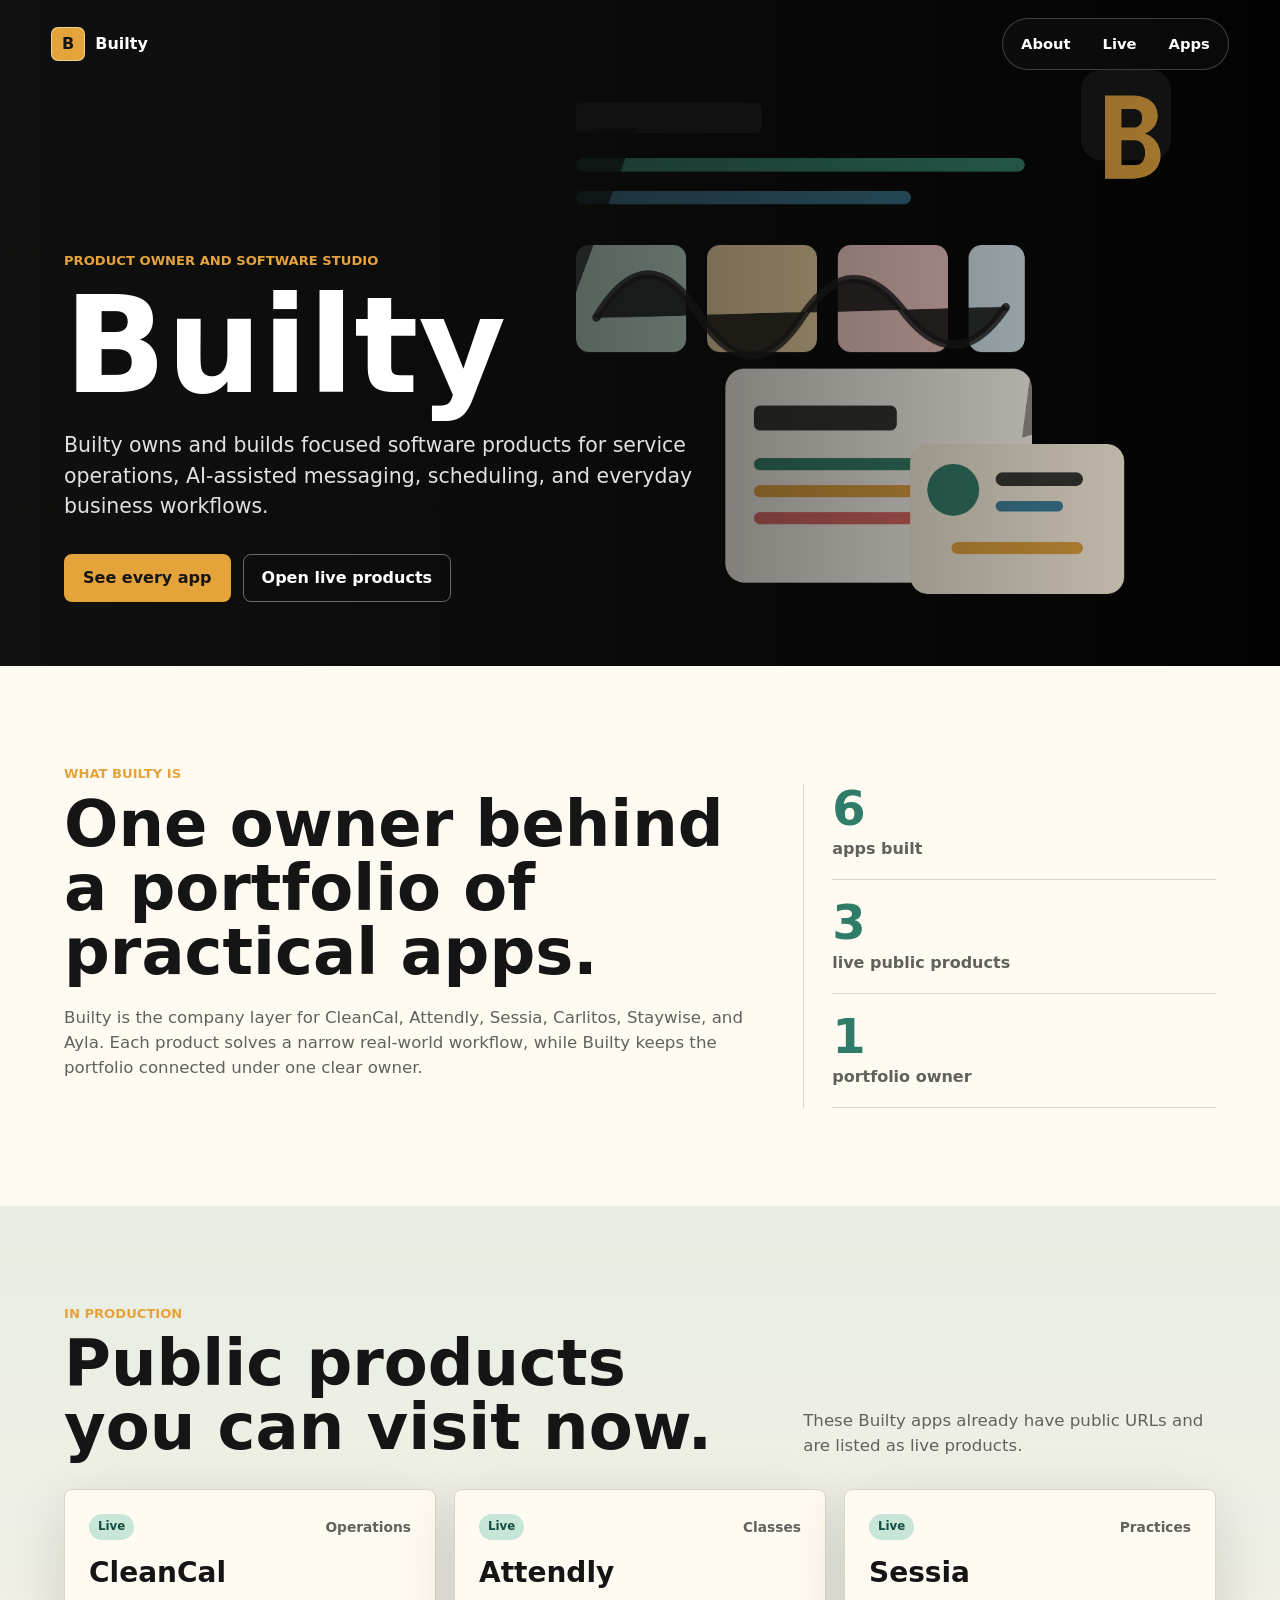
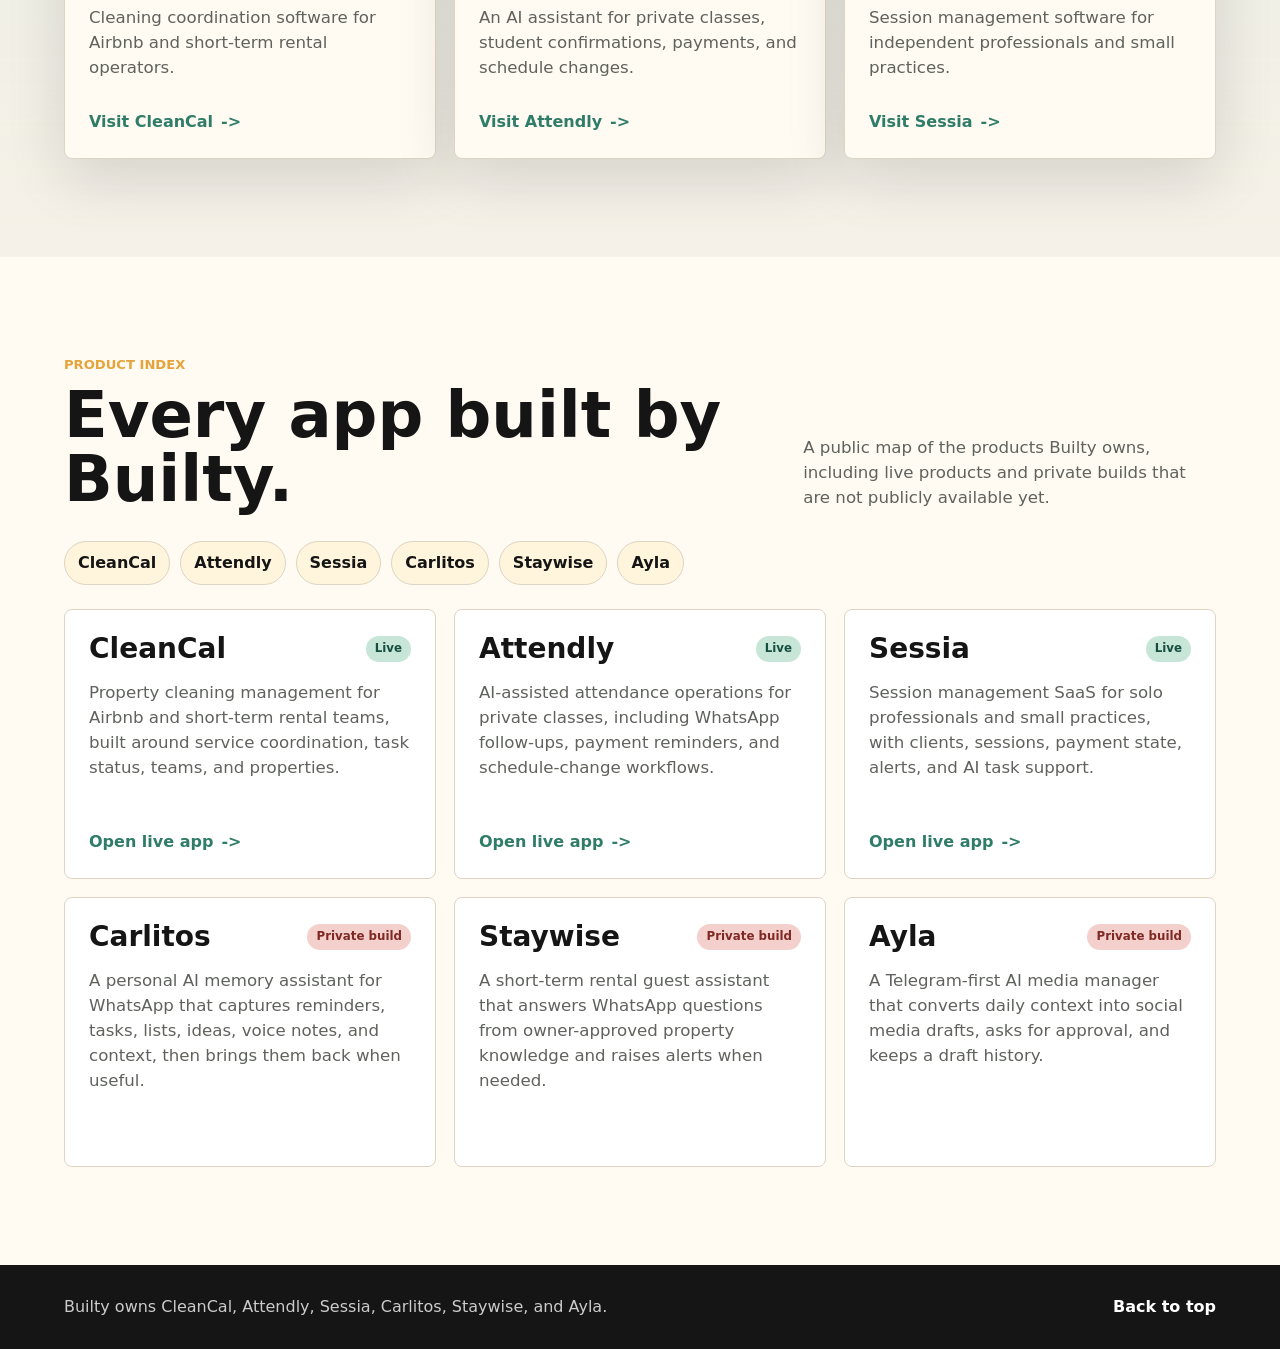
==== index.html @ 591f05d2 "builty landing" ====
<!doctype html>
<html lang="en">
  <head>
    <meta charset="utf-8">
    <meta name="viewport" content="width=device-width, initial-scale=1">
    <title>Builty | Software Products by Builty</title>
    <meta
      name="description"
      content="Builty is the software owner and product studio behind CleanCal, Attendly, Sessia, Carlitos, Staywise, and Ayla."
    >
    <meta name="robots" content="index, follow">
    <meta name="theme-color" content="#151515">
    <meta property="og:type" content="website">
    <meta property="og:title" content="Builty | Software Products by Builty">
    <meta
      property="og:description"
      content="Meet the Builty product portfolio: CleanCal, Attendly, Sessia, Carlitos, Staywise, and Ayla."
    >
    <meta property="og:image" content="assets/builty-ecosystem.png">
    <link rel="icon" href="assets/favicon.svg" type="image/svg+xml">
    <link rel="stylesheet" href="styles.css">
    <script type="application/ld+json">
      {
        "@context": "https://schema.org",
        "@graph": [
          {
            "@type": "Organization",
            "@id": "#organization",
            "name": "Builty",
            "description": "Builty is the software owner and product studio behind CleanCal, Attendly, Sessia, Carlitos, Staywise, and Ayla.",
            "brand": [
              { "@type": "Brand", "name": "CleanCal" },
              { "@type": "Brand", "name": "Attendly" },
              { "@type": "Brand", "name": "Sessia" },
              { "@type": "Brand", "name": "Carlitos" },
              { "@type": "Brand", "name": "Staywise" },
              { "@type": "Brand", "name": "Ayla" }
            ],
            "sameAs": [
              "https://cleancal.org/",
              "https://attendlygo.com/",
              "https://sessia.org/"
            ]
          },
          {
            "@type": "ItemList",
            "name": "Builty software products",
            "itemListElement": [
              {
                "@type": "ListItem",
                "position": 1,
                "item": {
                  "@type": "SoftwareApplication",
                  "name": "CleanCal",
                  "url": "https://cleancal.org/",
                  "applicationCategory": "BusinessApplication",
                  "operatingSystem": "Web",
                  "description": "CleanCal helps Airbnb and short-term rental teams coordinate property cleaning, task status, and service operations."
                }
              },
              {
                "@type": "ListItem",
                "position": 2,
                "item": {
                  "@type": "SoftwareApplication",
                  "name": "Attendly",
                  "url": "https://attendlygo.com/",
                  "applicationCategory": "BusinessApplication",
                  "operatingSystem": "Web",
                  "description": "Attendly is an AI assistant for private classes that handles attendance confirmations, student messages, payments, and schedule changes."
                }
              },
              {
                "@type": "ListItem",
                "position": 3,
                "item": {
                  "@type": "SoftwareApplication",
                  "name": "Sessia",
                  "url": "https://sessia.org/",
                  "applicationCategory": "BusinessApplication",
                  "operatingSystem": "Web",
                  "description": "Sessia is a session management SaaS for independent professionals and small practices."
                }
              },
              {
                "@type": "ListItem",
                "position": 4,
                "item": {
                  "@type": "SoftwareApplication",
                  "name": "Carlitos",
                  "applicationCategory": "ProductivityApplication",
                  "operatingSystem": "Web, WhatsApp",
                  "description": "Carlitos is an AI personal memory assistant for reminders, tasks, lists, ideas, voice notes, and personal context."
                }
              },
              {
                "@type": "ListItem",
                "position": 5,
                "item": {
                  "@type": "SoftwareApplication",
                  "name": "Staywise",
                  "applicationCategory": "BusinessApplication",
                  "operatingSystem": "Web, WhatsApp",
                  "description": "Staywise helps short-term rental owners answer guest questions through AI using owner-provided property knowledge."
                }
              },
              {
                "@type": "ListItem",
                "position": 6,
                "item": {
                  "@type": "SoftwareApplication",
                  "name": "Ayla",
                  "applicationCategory": "SocialNetworkingApplication",
                  "operatingSystem": "Web, Telegram",
                  "description": "Ayla is a Telegram-first AI media manager that turns daily context into social media drafts for approval."
                }
              }
            ]
          }
        ]
      }
    </script>
  </head>
  <body>
    <header class="site-header" aria-label="Primary navigation">
      <a class="brand-mark" href="#top" aria-label="Builty home">
        <span class="brand-symbol" aria-hidden="true">B</span>
        <span>Builty</span>
      </a>
      <nav class="nav-links" aria-label="Page sections">
        <a href="#about">About</a>
        <a href="#live">Live</a>
        <a href="#apps">Apps</a>
      </nav>
    </header>

    <main id="top">
      <section class="hero" aria-labelledby="hero-title">
        <div class="hero-content">
          <p class="eyebrow">Product owner and software studio</p>
          <h1 id="hero-title">Builty</h1>
          <p class="hero-copy">
            Builty owns and builds focused software products for service operations,
            AI-assisted messaging, scheduling, and everyday business workflows.
          </p>
          <div class="hero-actions" aria-label="Primary actions">
            <a class="button primary" href="#apps">See every app</a>
            <a class="button ghost" href="#live">Open live products</a>
          </div>
        </div>
      </section>

      <section class="section intro-section" id="about" aria-labelledby="about-title">
        <div class="section-kicker">What Builty is</div>
        <div class="intro-grid">
          <div>
            <h2 id="about-title">One owner behind a portfolio of practical apps.</h2>
            <p>
              Builty is the company layer for CleanCal, Attendly, Sessia,
              Carlitos, Staywise, and Ayla. Each product solves a narrow real-world
              workflow, while Builty keeps the portfolio connected under one clear owner.
            </p>
          </div>
          <dl class="facts" aria-label="Builty portfolio facts">
            <div>
              <dt>6</dt>
              <dd>apps built</dd>
            </div>
            <div>
              <dt>3</dt>
              <dd>live public products</dd>
            </div>
            <div>
              <dt>1</dt>
              <dd>portfolio owner</dd>
            </div>
          </dl>
        </div>
      </section>

      <section class="section live-section" id="live" aria-labelledby="live-title">
        <div class="section-heading">
          <div>
            <div class="section-kicker">In production</div>
            <h2 id="live-title">Public products you can visit now.</h2>
          </div>
          <p>
            These Builty apps already have public URLs and are listed as live products.
          </p>
        </div>
        <div class="live-grid">
          <article class="live-card">
            <div class="card-topline">
              <span class="status live">Live</span>
              <span>Operations</span>
            </div>
            <h3>CleanCal</h3>
            <p>
              Cleaning coordination software for Airbnb and short-term rental operators.
            </p>
            <a class="text-link" href="https://cleancal.org/" target="_blank" rel="noopener">Visit CleanCal</a>
          </article>
          <article class="live-card">
            <div class="card-topline">
              <span class="status live">Live</span>
              <span>Classes</span>
            </div>
            <h3>Attendly</h3>
            <p>
              An AI assistant for private classes, student confirmations, payments,
              and schedule changes.
            </p>
            <a class="text-link" href="https://attendlygo.com/" target="_blank" rel="noopener">Visit Attendly</a>
          </article>
          <article class="live-card">
            <div class="card-topline">
              <span class="status live">Live</span>
              <span>Practices</span>
            </div>
            <h3>Sessia</h3>
            <p>
              Session management software for independent professionals and small practices.
            </p>
            <a class="text-link" href="https://sessia.org/" target="_blank" rel="noopener">Visit Sessia</a>
          </article>
        </div>
      </section>

      <section class="section apps-section" id="apps" aria-labelledby="apps-title">
        <div class="section-heading">
          <div>
            <div class="section-kicker">Product index</div>
            <h2 id="apps-title">Every app built by Builty.</h2>
          </div>
          <p>
            A public map of the products Builty owns, including live products and
            private builds that are not publicly available yet.
          </p>
        </div>

        <div class="app-index" aria-label="Jump to app">
          <a href="#cleancal">CleanCal</a>
          <a href="#attendly">Attendly</a>
          <a href="#sessia">Sessia</a>
          <a href="#carlitos">Carlitos</a>
          <a href="#staywise">Staywise</a>
          <a href="#ayla">Ayla</a>
        </div>

        <div class="apps-grid">
          <article class="app-card" id="cleancal">
            <div class="app-card-header">
              <h3>CleanCal</h3>
              <span class="status live">Live</span>
            </div>
            <p>
              Property cleaning management for Airbnb and short-term rental teams,
              built around service coordination, task status, teams, and properties.
            </p>
            <a class="text-link" href="https://cleancal.org/" target="_blank" rel="noopener">Open live app</a>
          </article>

          <article class="app-card" id="attendly">
            <div class="app-card-header">
              <h3>Attendly</h3>
              <span class="status live">Live</span>
            </div>
            <p>
              AI-assisted attendance operations for private classes, including
              WhatsApp follow-ups, payment reminders, and schedule-change workflows.
            </p>
            <a class="text-link" href="https://attendlygo.com/" target="_blank" rel="noopener">Open live app</a>
          </article>

          <article class="app-card" id="sessia">
            <div class="app-card-header">
              <h3>Sessia</h3>
              <span class="status live">Live</span>
            </div>
            <p>
              Session management SaaS for solo professionals and small practices,
              with clients, sessions, payment state, alerts, and AI task support.
            </p>
            <a class="text-link" href="https://sessia.org/" target="_blank" rel="noopener">Open live app</a>
          </article>

          <article class="app-card" id="carlitos">
            <div class="app-card-header">
              <h3>Carlitos</h3>
              <span class="status private">Private build</span>
            </div>
            <p>
              A personal AI memory assistant for WhatsApp that captures reminders,
              tasks, lists, ideas, voice notes, and context, then brings them back when useful.
            </p>
          </article>

          <article class="app-card" id="staywise">
            <div class="app-card-header">
              <h3>Staywise</h3>
              <span class="status private">Private build</span>
            </div>
            <p>
              A short-term rental guest assistant that answers WhatsApp questions
              from owner-approved property knowledge and raises alerts when needed.
            </p>
          </article>

          <article class="app-card" id="ayla">
            <div class="app-card-header">
              <h3>Ayla</h3>
              <span class="status private">Private build</span>
            </div>
            <p>
              A Telegram-first AI media manager that converts daily context into
              social media drafts, asks for approval, and keeps a draft history.
            </p>
          </article>
        </div>
      </section>
    </main>

    <footer class="site-footer">
      <p>Builty owns CleanCal, Attendly, Sessia, Carlitos, Staywise, and Ayla.</p>
      <a href="#top">Back to top</a>
    </footer>
  </body>
</html>
---- styles.css ----
:root {
  --ink: #151515;
  --muted: #5f625d;
  --paper: #f6f1e8;
  --surface: #fffaf2;
  --surface-strong: #fff4dc;
  --line: #ded4c3;
  --green: #2f7d68;
  --mint: #c7e6d8;
  --amber: #e5a33b;
  --rose: #df665f;
  --blue: #3b82a0;
  --white: #ffffff;
  --shadow: 0 18px 60px rgba(21, 21, 21, 0.14);
}

* {
  box-sizing: border-box;
}

html {
  scroll-behavior: smooth;
}

body {
  margin: 0;
  background: var(--paper);
  color: var(--ink);
  font-family:
    Inter, ui-sans-serif, system-ui, -apple-system, BlinkMacSystemFont, "Segoe UI",
    sans-serif;
  line-height: 1.5;
  overflow-x: hidden;
}

a {
  color: inherit;
  text-decoration: none;
}

.site-header {
  align-items: center;
  display: flex;
  justify-content: space-between;
  left: 0;
  padding: 18px clamp(18px, 4vw, 56px);
  position: absolute;
  right: 0;
  top: 0;
  z-index: 5;
}

.brand-mark,
.nav-links {
  align-items: center;
  display: flex;
}

.brand-mark {
  color: var(--white);
  font-weight: 800;
  gap: 10px;
}

.brand-symbol {
  align-items: center;
  background: var(--amber);
  border: 1px solid rgba(255, 255, 255, 0.5);
  border-radius: 7px;
  color: var(--ink);
  display: inline-flex;
  height: 34px;
  justify-content: center;
  width: 34px;
}

.nav-links {
  background: rgba(21, 21, 21, 0.38);
  border: 1px solid rgba(255, 255, 255, 0.22);
  border-radius: 999px;
  color: var(--white);
  gap: 8px;
  padding: 6px;
}

.nav-links a {
  border-radius: 999px;
  font-size: 0.92rem;
  font-weight: 700;
  padding: 8px 12px;
}

.nav-links a:focus-visible,
.nav-links a:hover {
  background: rgba(255, 255, 255, 0.16);
  outline: none;
}

.hero {
  align-items: end;
  background-image:
    linear-gradient(90deg, rgba(17, 17, 16, 0.92), rgba(17, 17, 16, 0.62) 45%, rgba(17, 17, 16, 0.16)),
    url("assets/builty-ecosystem.png");
  background-position: center;
  background-size: cover;
  color: var(--white);
  display: flex;
  min-height: 74svh;
  padding: 124px clamp(18px, 5vw, 72px) 64px;
}

.hero-content {
  max-width: 760px;
  min-width: 0;
  width: 100%;
}

.eyebrow,
.section-kicker {
  color: var(--amber);
  font-size: 0.82rem;
  font-weight: 800;
  letter-spacing: 0;
  text-transform: uppercase;
}

.hero h1 {
  font-size: clamp(4.2rem, 12vw, 8.4rem);
  letter-spacing: 0;
  line-height: 0.92;
  margin: 12px 0 22px;
}

.hero-copy {
  color: rgba(255, 255, 255, 0.88);
  font-size: 1.28rem;
  margin: 0;
  max-width: 680px;
  overflow-wrap: break-word;
}

.hero-actions {
  display: flex;
  flex-wrap: wrap;
  gap: 12px;
  margin-top: 32px;
}

.button {
  align-items: center;
  border: 1px solid transparent;
  border-radius: 8px;
  display: inline-flex;
  font-weight: 800;
  justify-content: center;
  min-height: 48px;
  padding: 0 18px;
}

.button.primary {
  background: var(--amber);
  color: var(--ink);
}

.button.ghost {
  border-color: rgba(255, 255, 255, 0.38);
  color: var(--white);
}

.button:focus-visible,
.button:hover {
  box-shadow: 0 0 0 4px rgba(229, 163, 59, 0.24);
  outline: none;
}

.section {
  padding: clamp(54px, 8vw, 98px) clamp(18px, 5vw, 72px);
}

.intro-section {
  background: var(--surface);
}

.intro-grid,
.section-heading {
  display: grid;
  gap: clamp(22px, 4vw, 56px);
  grid-template-columns: minmax(0, 1.25fr) minmax(280px, 0.75fr);
  margin: 0 auto;
  max-width: 1180px;
}

.section-heading {
  align-items: end;
  margin-bottom: 30px;
}

.section h2 {
  font-size: clamp(2.1rem, 5vw, 4.2rem);
  letter-spacing: 0;
  line-height: 1;
  margin: 8px 0 0;
  overflow-wrap: break-word;
}

.intro-grid > *,
.section-heading > * {
  min-width: 0;
}

.intro-grid p,
.section-heading p,
.live-card p,
.app-card p {
  color: var(--muted);
  font-size: 1.04rem;
  margin: 0;
}

.intro-grid p {
  margin-top: 22px;
  max-width: 760px;
}

.facts {
  border-left: 1px solid var(--line);
  display: grid;
  gap: 18px;
  margin: 0;
  padding: 0 0 0 28px;
}

.facts div {
  border-bottom: 1px solid var(--line);
  padding-bottom: 18px;
}

.facts dt {
  color: var(--green);
  font-size: 3rem;
  font-weight: 900;
  line-height: 1;
}

.facts dd {
  color: var(--muted);
  font-weight: 700;
  margin: 5px 0 0;
}

.live-section {
  background:
    linear-gradient(180deg, rgba(199, 230, 216, 0.3), rgba(246, 241, 232, 0)),
    var(--paper);
}

.live-grid,
.apps-grid {
  display: grid;
  gap: 18px;
  grid-template-columns: repeat(3, minmax(0, 1fr));
  margin: 0 auto;
  max-width: 1180px;
}

.live-card,
.app-card {
  background: var(--surface);
  border: 1px solid var(--line);
  border-radius: 8px;
  display: flex;
  flex-direction: column;
  gap: 18px;
  min-height: 270px;
  padding: 24px;
}

.live-card {
  box-shadow: var(--shadow);
}

.card-topline,
.app-card-header {
  align-items: center;
  display: flex;
  gap: 10px;
  justify-content: space-between;
}

.card-topline {
  color: var(--muted);
  font-size: 0.86rem;
  font-weight: 800;
}

.live-card h3,
.app-card h3 {
  font-size: 1.75rem;
  line-height: 1.05;
  margin: 0;
}

.status {
  border-radius: 999px;
  display: inline-flex;
  font-size: 0.74rem;
  font-weight: 900;
  line-height: 1;
  padding: 7px 9px;
  white-space: nowrap;
}

.status.live {
  background: var(--mint);
  color: #164f41;
}

.status.private {
  background: #f4d0cd;
  color: #7f2924;
}

.text-link {
  align-items: center;
  color: var(--green);
  display: inline-flex;
  font-weight: 900;
  margin-top: auto;
  width: fit-content;
}

.text-link::after {
  content: "->";
  margin-left: 8px;
}

.apps-section {
  background: var(--surface);
}

.app-index {
  display: flex;
  flex-wrap: wrap;
  gap: 10px;
  margin: 0 auto 24px;
  max-width: 1180px;
}

.app-index a {
  background: var(--surface-strong);
  border: 1px solid var(--line);
  border-radius: 999px;
  font-weight: 800;
  padding: 9px 13px;
}

.app-index a:focus-visible,
.app-index a:hover {
  background: var(--mint);
  outline: none;
}

.app-card {
  background: var(--white);
}

.site-footer {
  align-items: center;
  background: var(--ink);
  color: rgba(255, 255, 255, 0.78);
  display: flex;
  gap: 16px;
  justify-content: space-between;
  padding: 30px clamp(18px, 5vw, 72px);
}

.site-footer p {
  margin: 0;
}

.site-footer a {
  color: var(--white);
  font-weight: 800;
}

@media (max-width: 900px) {
  .intro-grid,
  .section-heading,
  .live-grid,
  .apps-grid {
    grid-template-columns: 1fr;
  }

  .section-heading {
    align-items: start;
  }

  .facts {
    border-left: 0;
    border-top: 1px solid var(--line);
    grid-template-columns: repeat(3, 1fr);
    padding: 22px 0 0;
  }

  .facts div {
    border-bottom: 0;
    padding-bottom: 0;
  }

  .live-card,
  .app-card {
    min-height: 230px;
  }
}

@media (max-width: 640px) {
  .site-header {
    align-items: flex-start;
    flex-direction: column;
    gap: 14px;
    position: absolute;
  }

  .nav-links {
    max-width: calc(100vw - 36px);
    gap: 2px;
    overflow-x: auto;
  }

  .nav-links a {
    font-size: 0.84rem;
    padding: 7px 9px;
  }

  .hero {
    background-image:
      linear-gradient(180deg, rgba(17, 17, 16, 0.92), rgba(17, 17, 16, 0.9)),
      url("assets/builty-ecosystem.png");
    background-position: 62% center;
    min-height: 82svh;
    padding-bottom: 48px;
  }

  .hero-copy {
    font-size: 1.08rem;
    max-width: 31ch;
  }

  .section h2 {
    font-size: 2rem;
    line-height: 1.08;
    max-width: 15ch;
  }

  .intro-grid p,
  .section-heading p {
    max-width: 34ch;
  }

  .hero-content,
  .intro-grid,
  .section-heading,
  .live-grid,
  .apps-grid,
  .app-index {
    max-width: calc(100vw - 36px);
  }

  .button {
    width: 100%;
  }

  .facts {
    grid-template-columns: 1fr;
  }

  .site-footer {
    align-items: start;
    flex-direction: column;
  }
}
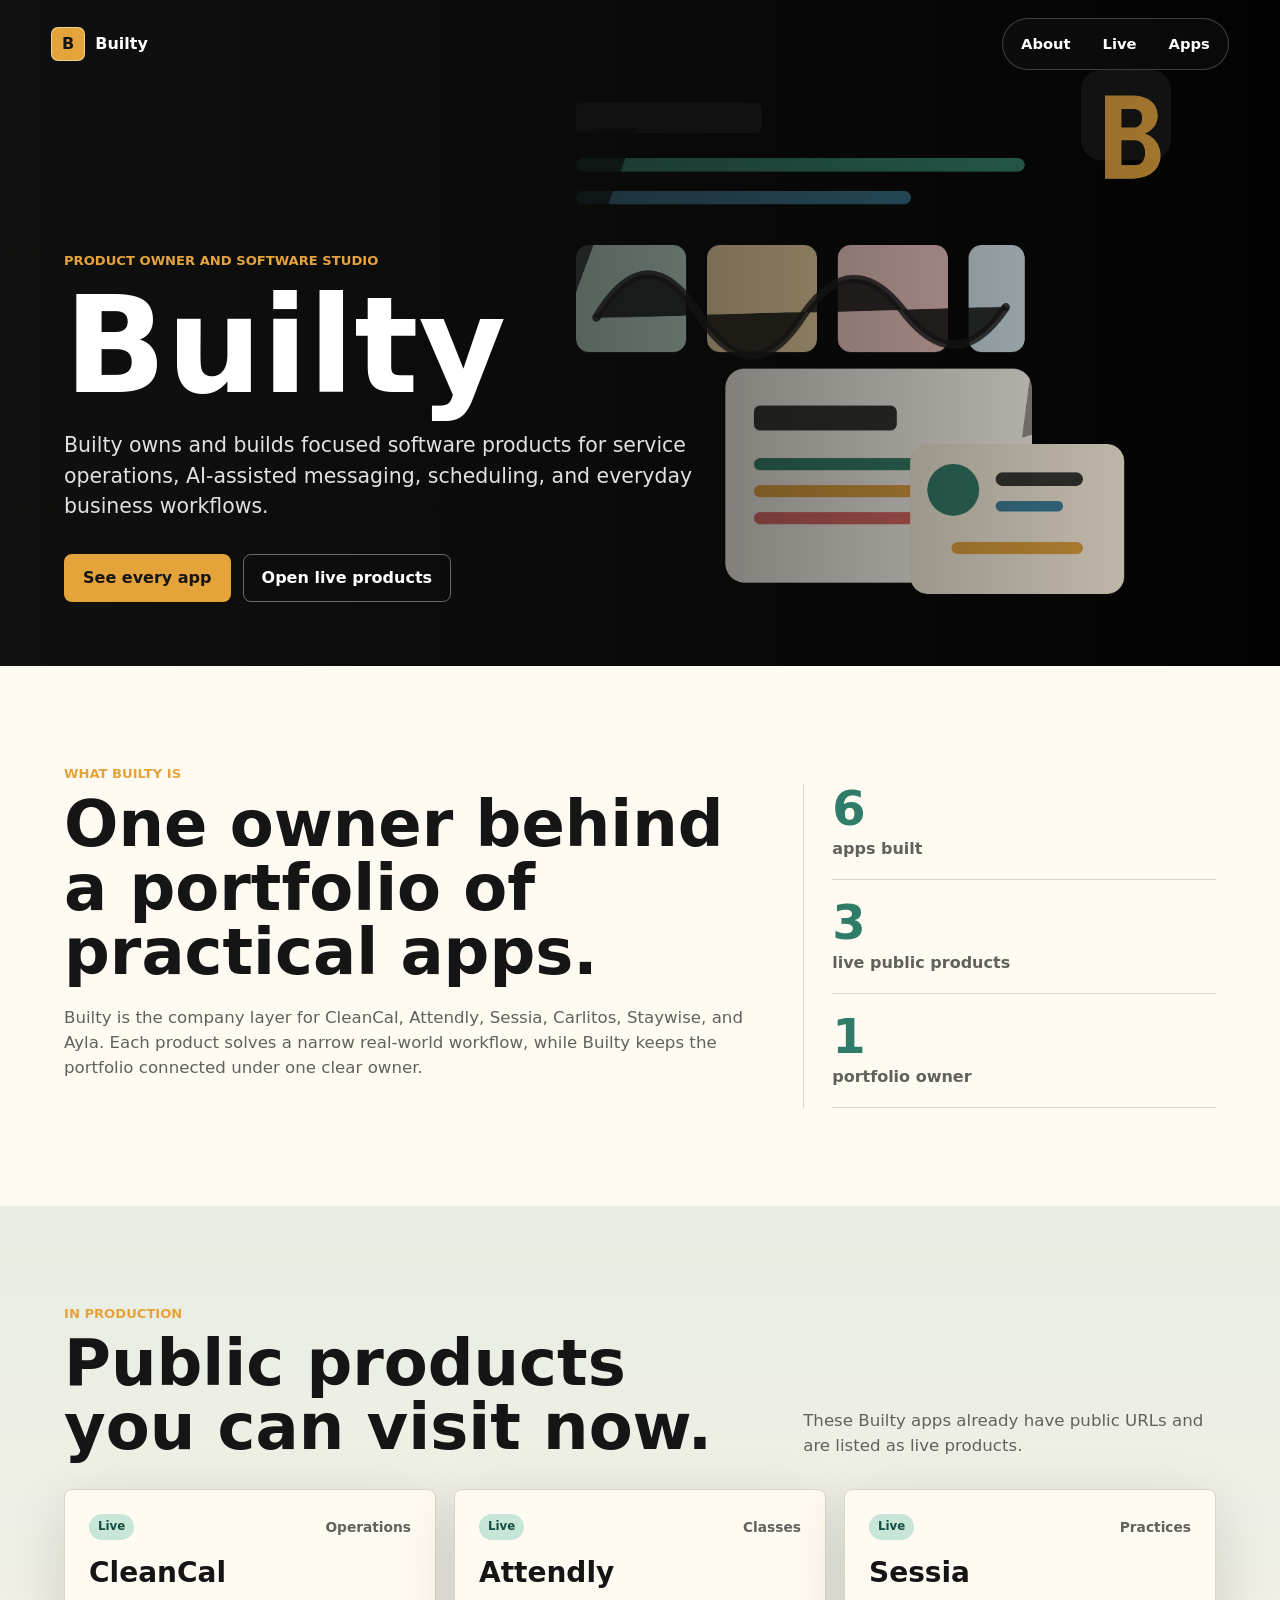
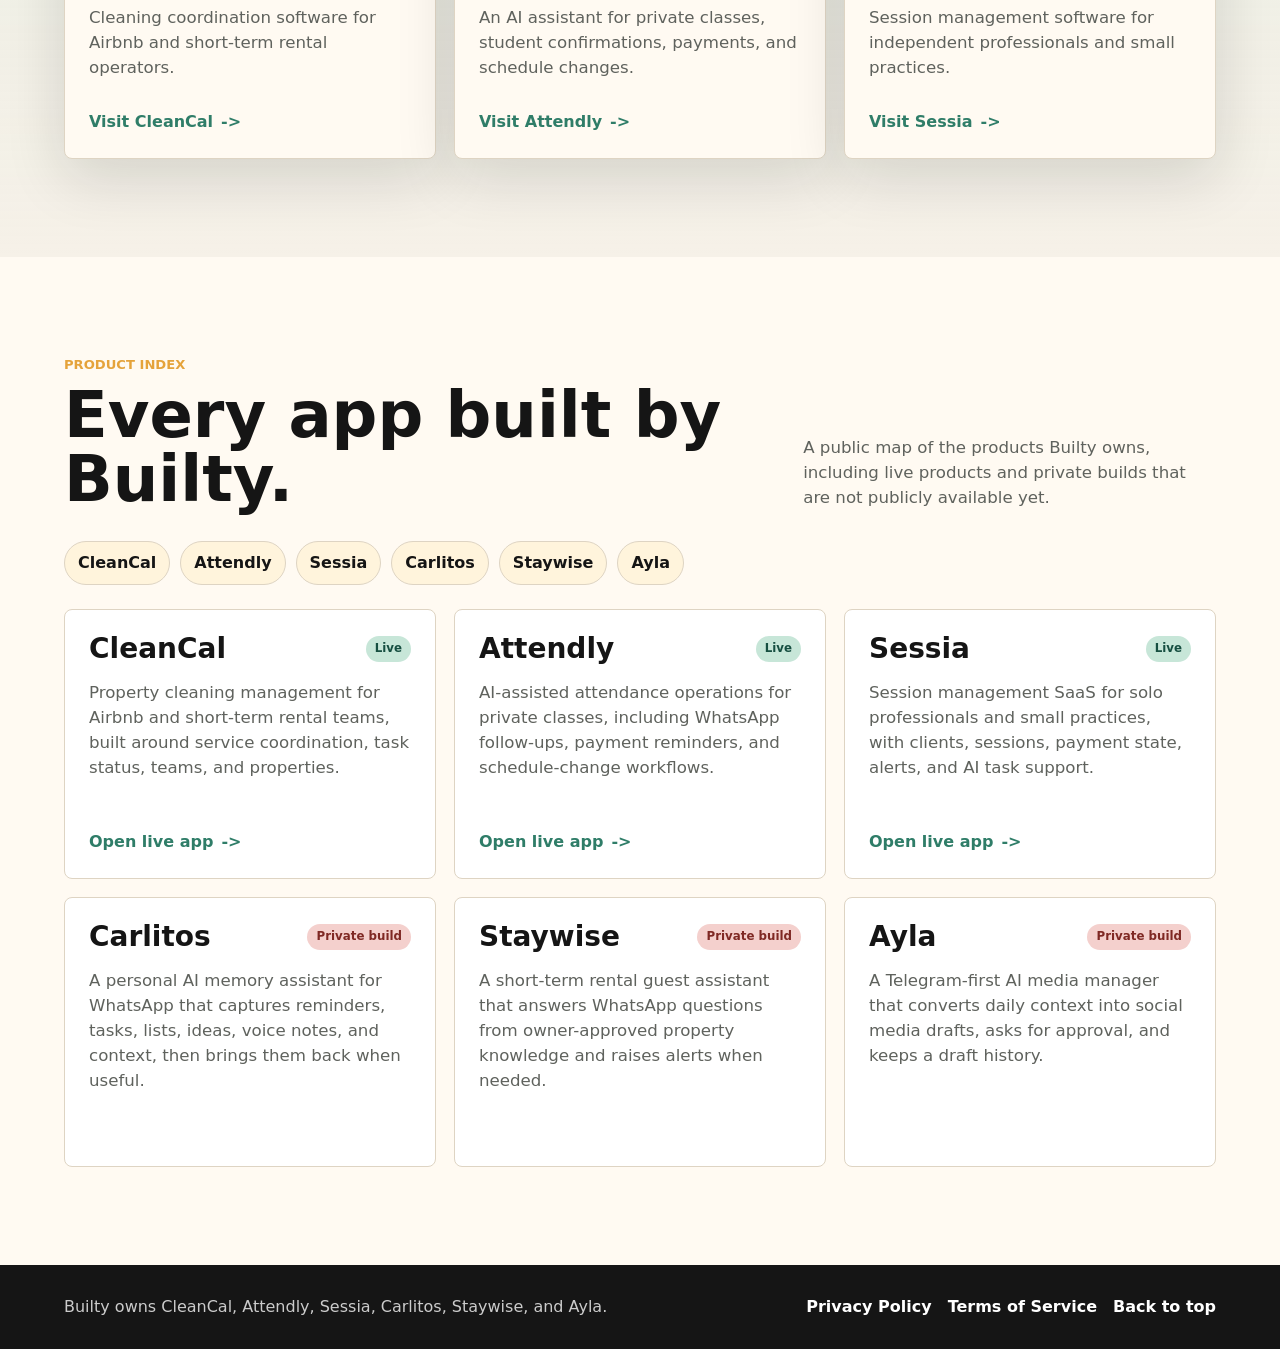
==== commit ea09a787: "privacy and terms" ====
--- a/index.html
+++ b/index.html
@@ -322,7 +322,11 @@
 
     <footer class="site-footer">
       <p>Builty owns CleanCal, Attendly, Sessia, Carlitos, Staywise, and Ayla.</p>
-      <a href="#top">Back to top</a>
+      <div class="footer-links" aria-label="Footer links">
+        <a href="privacy.html">Privacy Policy</a>
+        <a href="terms.html">Terms of Service</a>
+        <a href="#top">Back to top</a>
+      </div>
     </footer>
   </body>
 </html>
--- a/styles.css
+++ b/styles.css
@@ -383,6 +383,86 @@
   font-weight: 800;
 }
 
+.footer-links {
+  align-items: center;
+  display: flex;
+  flex-wrap: wrap;
+  gap: 16px;
+  justify-content: flex-end;
+}
+
+.legal-page {
+  background: var(--surface);
+}
+
+.legal-header {
+  background: var(--ink);
+  position: static;
+}
+
+.legal-main {
+  padding: clamp(42px, 7vw, 82px) clamp(18px, 5vw, 72px);
+}
+
+.legal-document {
+  background: var(--white);
+  border: 1px solid var(--line);
+  border-radius: 8px;
+  margin: 0 auto;
+  max-width: 900px;
+  padding: clamp(28px, 5vw, 58px);
+}
+
+.legal-document h1 {
+  font-size: clamp(2.5rem, 7vw, 4.8rem);
+  letter-spacing: 0;
+  line-height: 0.98;
+  margin: 10px 0 12px;
+}
+
+.legal-document h2 {
+  border-top: 1px solid var(--line);
+  font-size: clamp(1.25rem, 3vw, 1.7rem);
+  line-height: 1.15;
+  margin: 34px 0 10px;
+  padding-top: 24px;
+}
+
+.legal-document p,
+.legal-document li {
+  color: var(--muted);
+  font-size: 1.03rem;
+}
+
+.legal-document p {
+  margin: 0 0 16px;
+}
+
+.legal-document ul {
+  margin: 0 0 18px;
+  padding-left: 22px;
+}
+
+.legal-document a {
+  color: var(--green);
+  font-weight: 800;
+  text-decoration: underline;
+  text-underline-offset: 3px;
+}
+
+.legal-updated {
+  color: var(--green);
+  font-weight: 800;
+}
+
+.legal-note {
+  background: var(--surface-strong);
+  border: 1px solid var(--line);
+  border-radius: 8px;
+  margin-top: 34px;
+  padding: 18px;
+}
+
 @media (max-width: 900px) {
   .intro-grid,
   .section-heading,
@@ -478,4 +558,10 @@
     align-items: start;
     flex-direction: column;
   }
-}
+
+  .footer-links {
+    align-items: start;
+    flex-direction: column;
+    gap: 10px;
+  }
+}
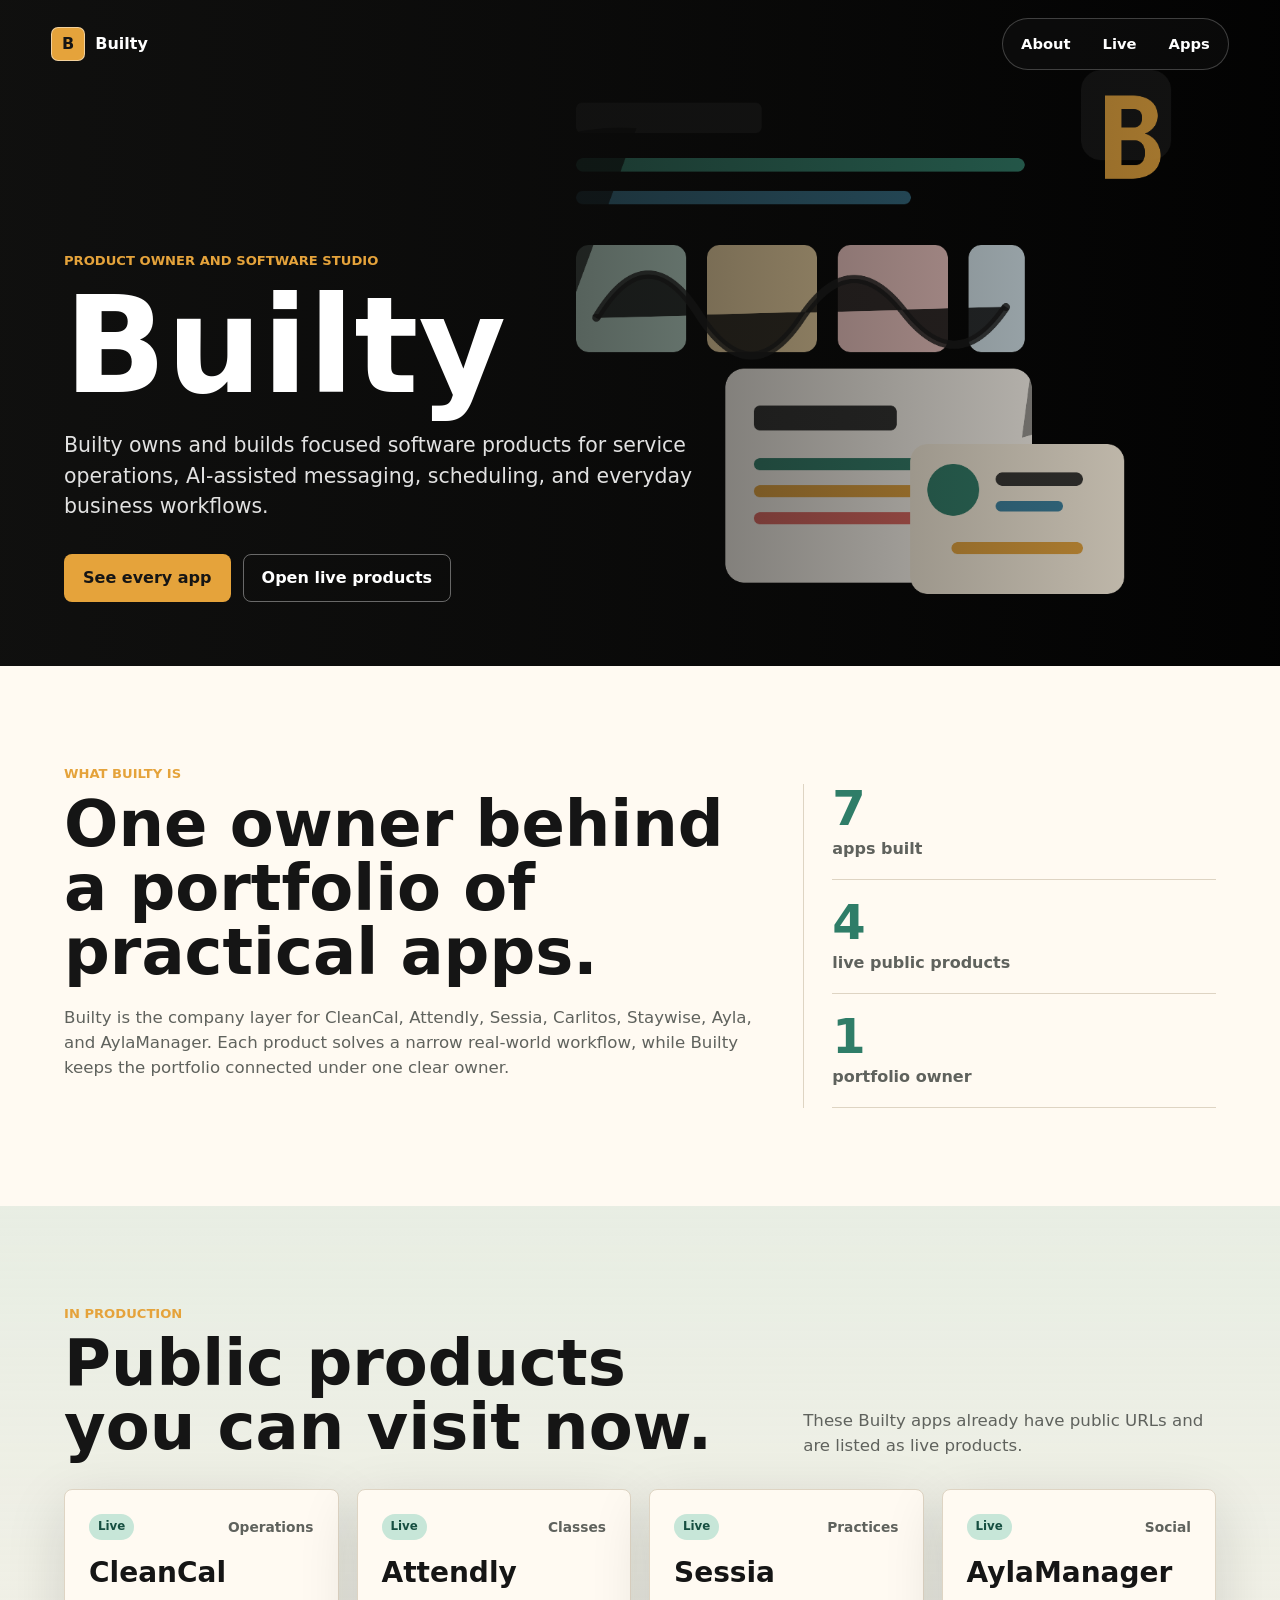
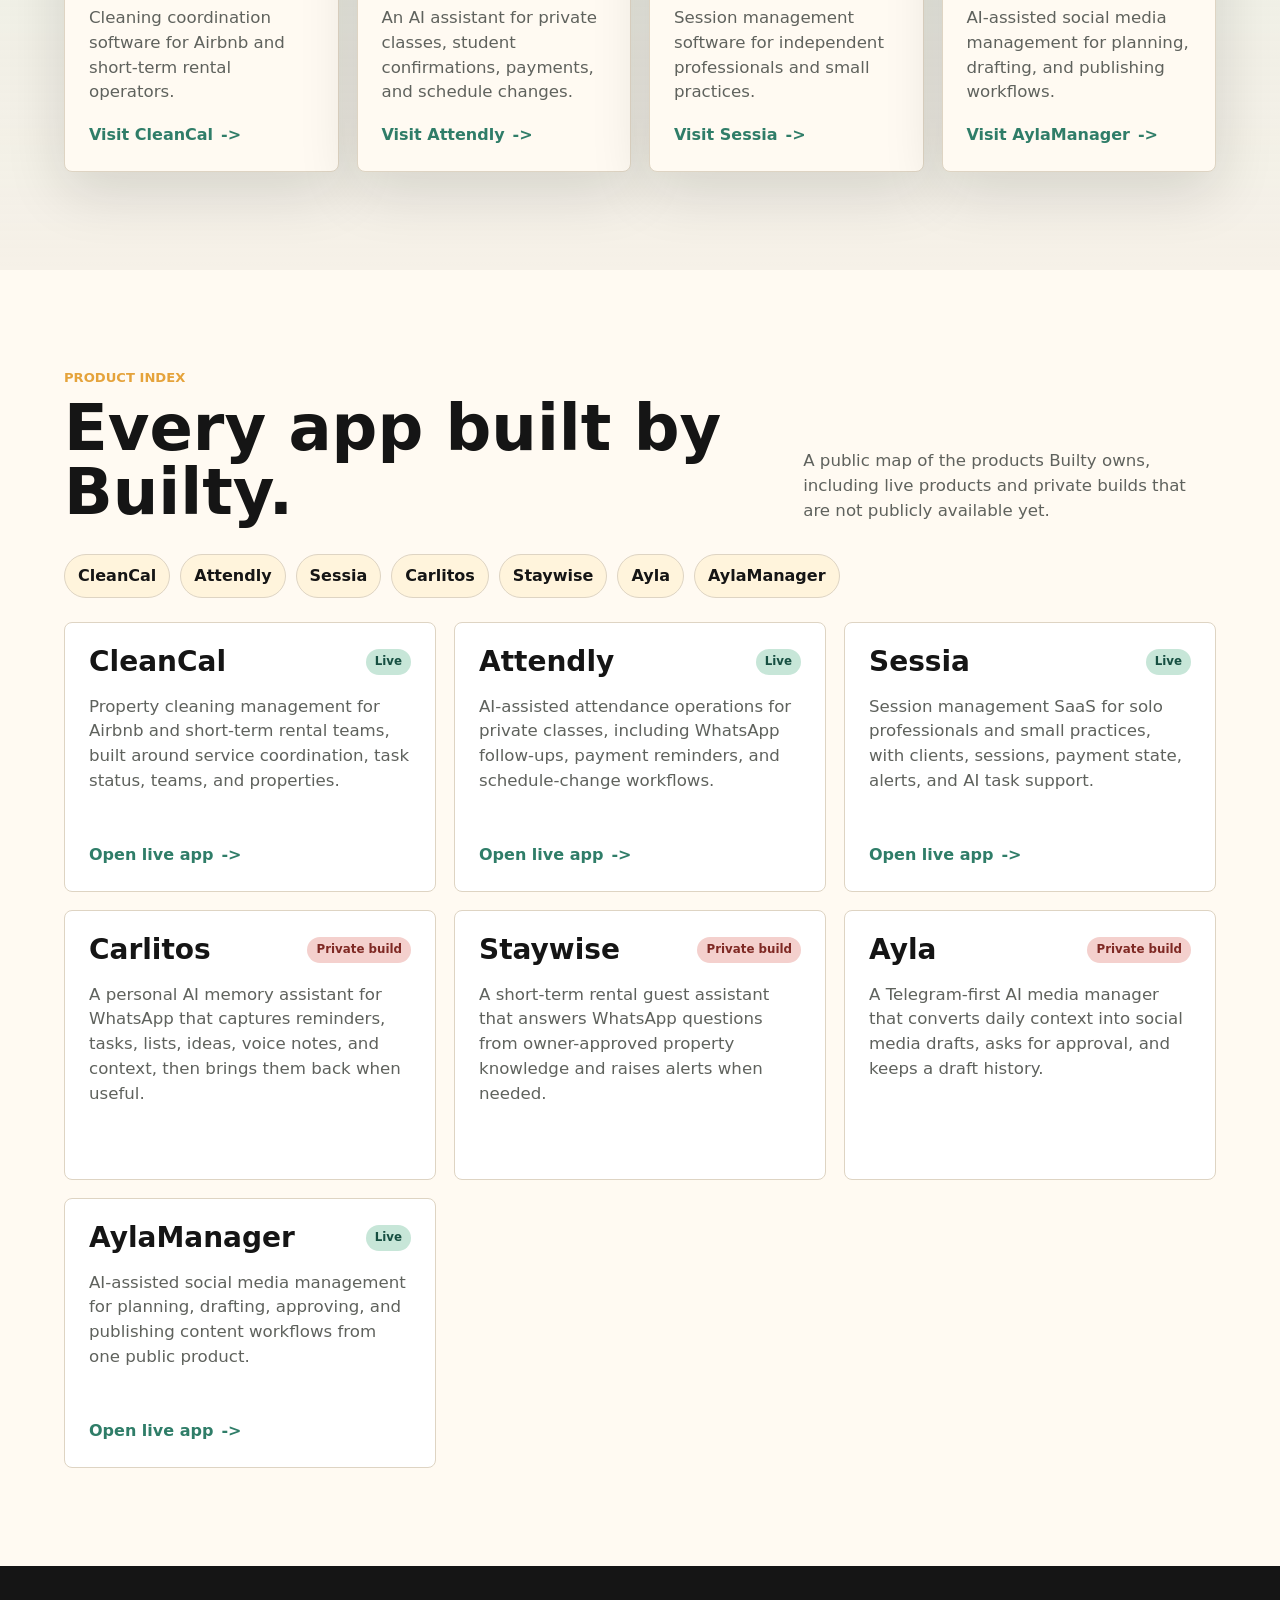
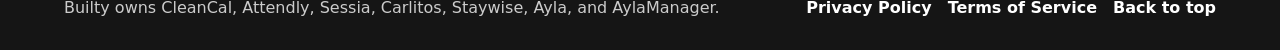
==== commit ab6e0363: "added ayla manager" ====
--- a/index.html
+++ b/index.html
@@ -6,7 +6,7 @@
     <title>Builty | Software Products by Builty</title>
     <meta
       name="description"
-      content="Builty is the software owner and product studio behind CleanCal, Attendly, Sessia, Carlitos, Staywise, and Ayla."
+      content="Builty is the software owner and product studio behind CleanCal, Attendly, Sessia, Carlitos, Staywise, Ayla, and AylaManager."
     >
     <meta name="robots" content="index, follow">
     <meta name="theme-color" content="#151515">
@@ -14,7 +14,7 @@
     <meta property="og:title" content="Builty | Software Products by Builty">
     <meta
       property="og:description"
-      content="Meet the Builty product portfolio: CleanCal, Attendly, Sessia, Carlitos, Staywise, and Ayla."
+      content="Meet the Builty product portfolio: CleanCal, Attendly, Sessia, Carlitos, Staywise, Ayla, and AylaManager."
     >
     <meta property="og:image" content="assets/builty-ecosystem.png">
     <link rel="icon" href="assets/favicon.svg" type="image/svg+xml">
@@ -27,19 +27,21 @@
             "@type": "Organization",
             "@id": "#organization",
             "name": "Builty",
-            "description": "Builty is the software owner and product studio behind CleanCal, Attendly, Sessia, Carlitos, Staywise, and Ayla.",
+            "description": "Builty is the software owner and product studio behind CleanCal, Attendly, Sessia, Carlitos, Staywise, Ayla, and AylaManager.",
             "brand": [
               { "@type": "Brand", "name": "CleanCal" },
               { "@type": "Brand", "name": "Attendly" },
               { "@type": "Brand", "name": "Sessia" },
               { "@type": "Brand", "name": "Carlitos" },
               { "@type": "Brand", "name": "Staywise" },
-              { "@type": "Brand", "name": "Ayla" }
+              { "@type": "Brand", "name": "Ayla" },
+              { "@type": "Brand", "name": "AylaManager" }
             ],
             "sameAs": [
               "https://cleancal.org/",
               "https://attendlygo.com/",
-              "https://sessia.org/"
+              "https://sessia.org/",
+              "https://aylamanager.com/"
             ]
           },
           {
@@ -113,6 +115,18 @@
                   "applicationCategory": "SocialNetworkingApplication",
                   "operatingSystem": "Web, Telegram",
                   "description": "Ayla is a Telegram-first AI media manager that turns daily context into social media drafts for approval."
+                }
+              },
+              {
+                "@type": "ListItem",
+                "position": 7,
+                "item": {
+                  "@type": "SoftwareApplication",
+                  "name": "AylaManager",
+                  "url": "https://aylamanager.com/",
+                  "applicationCategory": "SocialNetworkingApplication",
+                  "operatingSystem": "Web",
+                  "description": "AylaManager helps manage AI-assisted social media content workflows for planning, drafting, and publishing."
                 }
               }
             ]
@@ -157,17 +171,18 @@
             <h2 id="about-title">One owner behind a portfolio of practical apps.</h2>
             <p>
               Builty is the company layer for CleanCal, Attendly, Sessia,
-              Carlitos, Staywise, and Ayla. Each product solves a narrow real-world
-              workflow, while Builty keeps the portfolio connected under one clear owner.
+              Carlitos, Staywise, Ayla, and AylaManager. Each product solves a
+              narrow real-world workflow, while Builty keeps the portfolio connected
+              under one clear owner.
             </p>
           </div>
           <dl class="facts" aria-label="Builty portfolio facts">
             <div>
-              <dt>6</dt>
+              <dt>7</dt>
               <dd>apps built</dd>
             </div>
             <div>
-              <dt>3</dt>
+              <dt>4</dt>
               <dd>live public products</dd>
             </div>
             <div>
@@ -222,6 +237,17 @@
               Session management software for independent professionals and small practices.
             </p>
             <a class="text-link" href="https://sessia.org/" target="_blank" rel="noopener">Visit Sessia</a>
+          </article>
+          <article class="live-card">
+            <div class="card-topline">
+              <span class="status live">Live</span>
+              <span>Social</span>
+            </div>
+            <h3>AylaManager</h3>
+            <p>
+              AI-assisted social media management for planning, drafting, and publishing workflows.
+            </p>
+            <a class="text-link" href="https://aylamanager.com/" target="_blank" rel="noopener">Visit AylaManager</a>
           </article>
         </div>
       </section>
@@ -245,6 +271,7 @@
           <a href="#carlitos">Carlitos</a>
           <a href="#staywise">Staywise</a>
           <a href="#ayla">Ayla</a>
+          <a href="#aylamanager">AylaManager</a>
         </div>
 
         <div class="apps-grid">
@@ -316,12 +343,24 @@
               social media drafts, asks for approval, and keeps a draft history.
             </p>
           </article>
+
+          <article class="app-card" id="aylamanager">
+            <div class="app-card-header">
+              <h3>AylaManager</h3>
+              <span class="status live">Live</span>
+            </div>
+            <p>
+              AI-assisted social media management for planning, drafting, approving,
+              and publishing content workflows from one public product.
+            </p>
+            <a class="text-link" href="https://aylamanager.com/" target="_blank" rel="noopener">Open live app</a>
+          </article>
         </div>
       </section>
     </main>
 
     <footer class="site-footer">
-      <p>Builty owns CleanCal, Attendly, Sessia, Carlitos, Staywise, and Ayla.</p>
+      <p>Builty owns CleanCal, Attendly, Sessia, Carlitos, Staywise, Ayla, and AylaManager.</p>
       <div class="footer-links" aria-label="Footer links">
         <a href="privacy.html">Privacy Policy</a>
         <a href="terms.html">Terms of Service</a>
--- a/styles.css
+++ b/styles.css
@@ -258,9 +258,16 @@
 .apps-grid {
   display: grid;
   gap: 18px;
-  grid-template-columns: repeat(3, minmax(0, 1fr));
   margin: 0 auto;
   max-width: 1180px;
+}
+
+.live-grid {
+  grid-template-columns: repeat(4, minmax(0, 1fr));
+}
+
+.apps-grid {
+  grid-template-columns: repeat(3, minmax(0, 1fr));
 }
 
 .live-card,
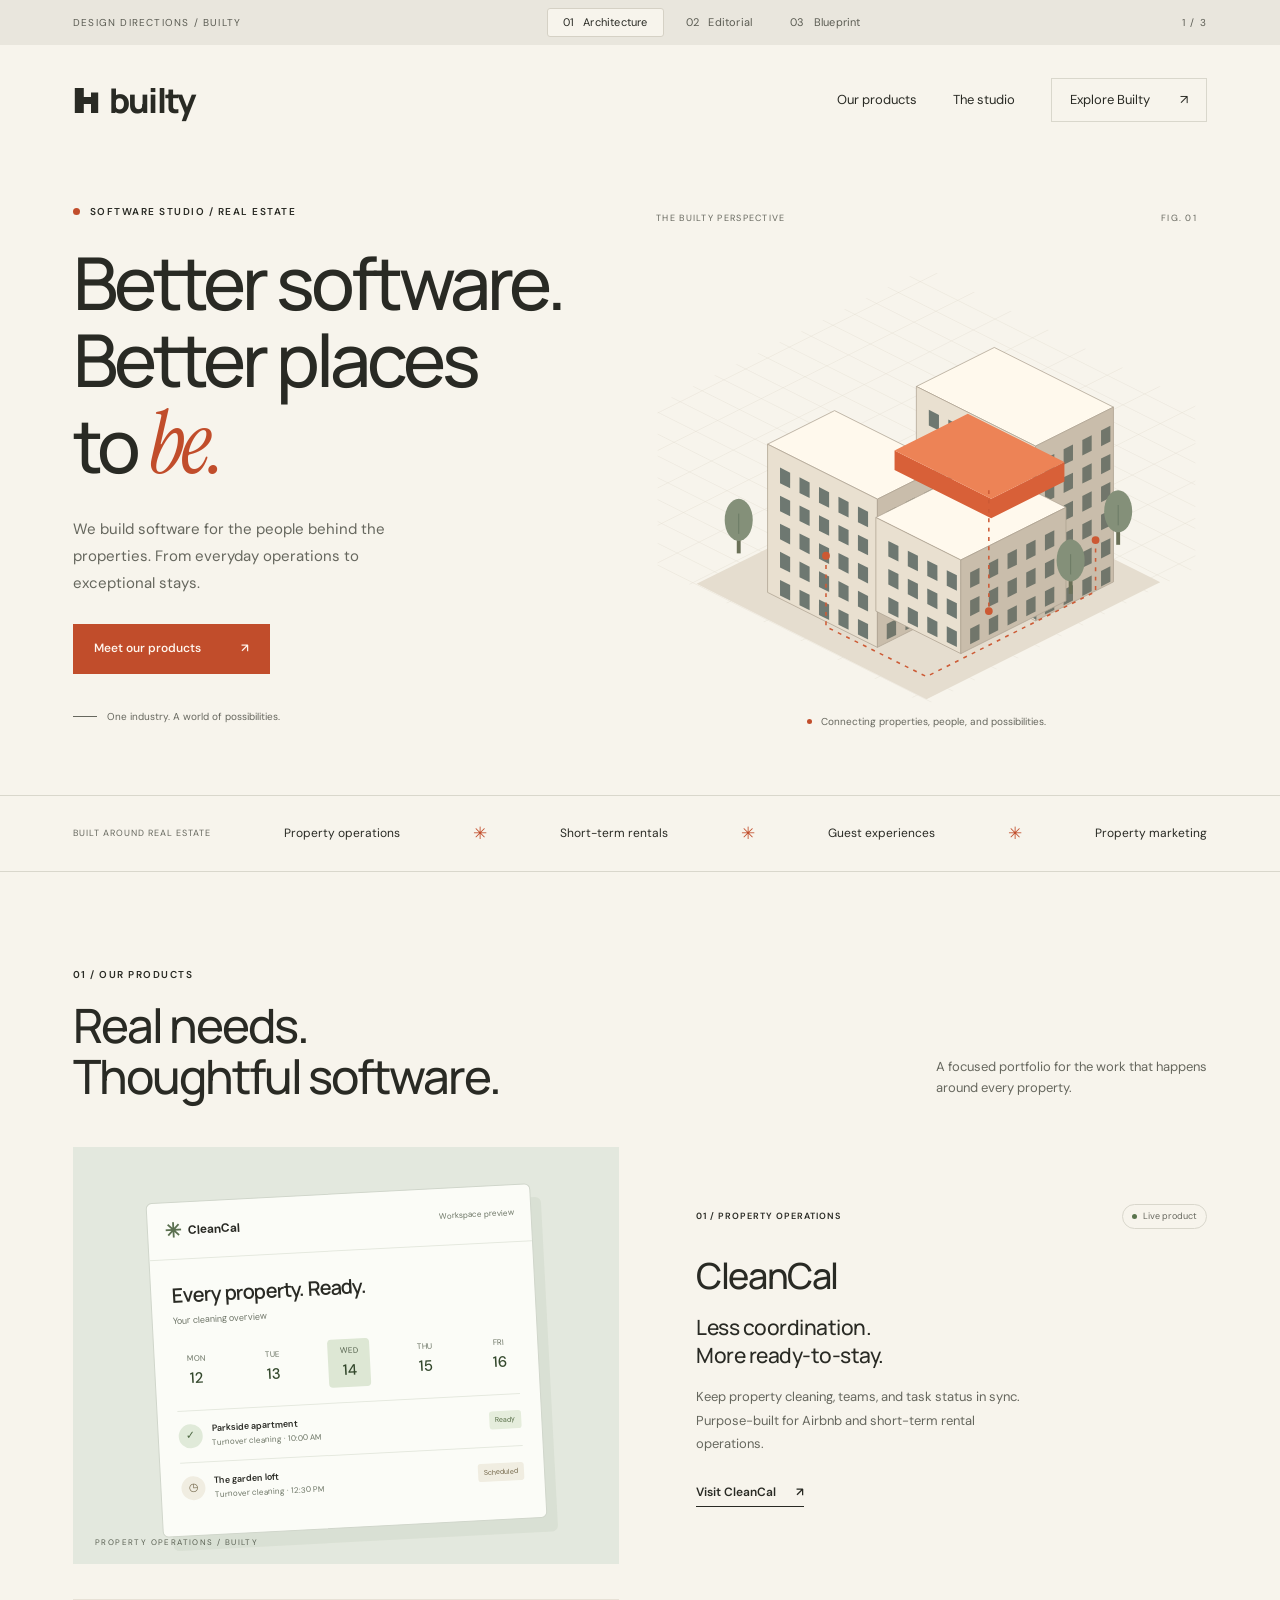
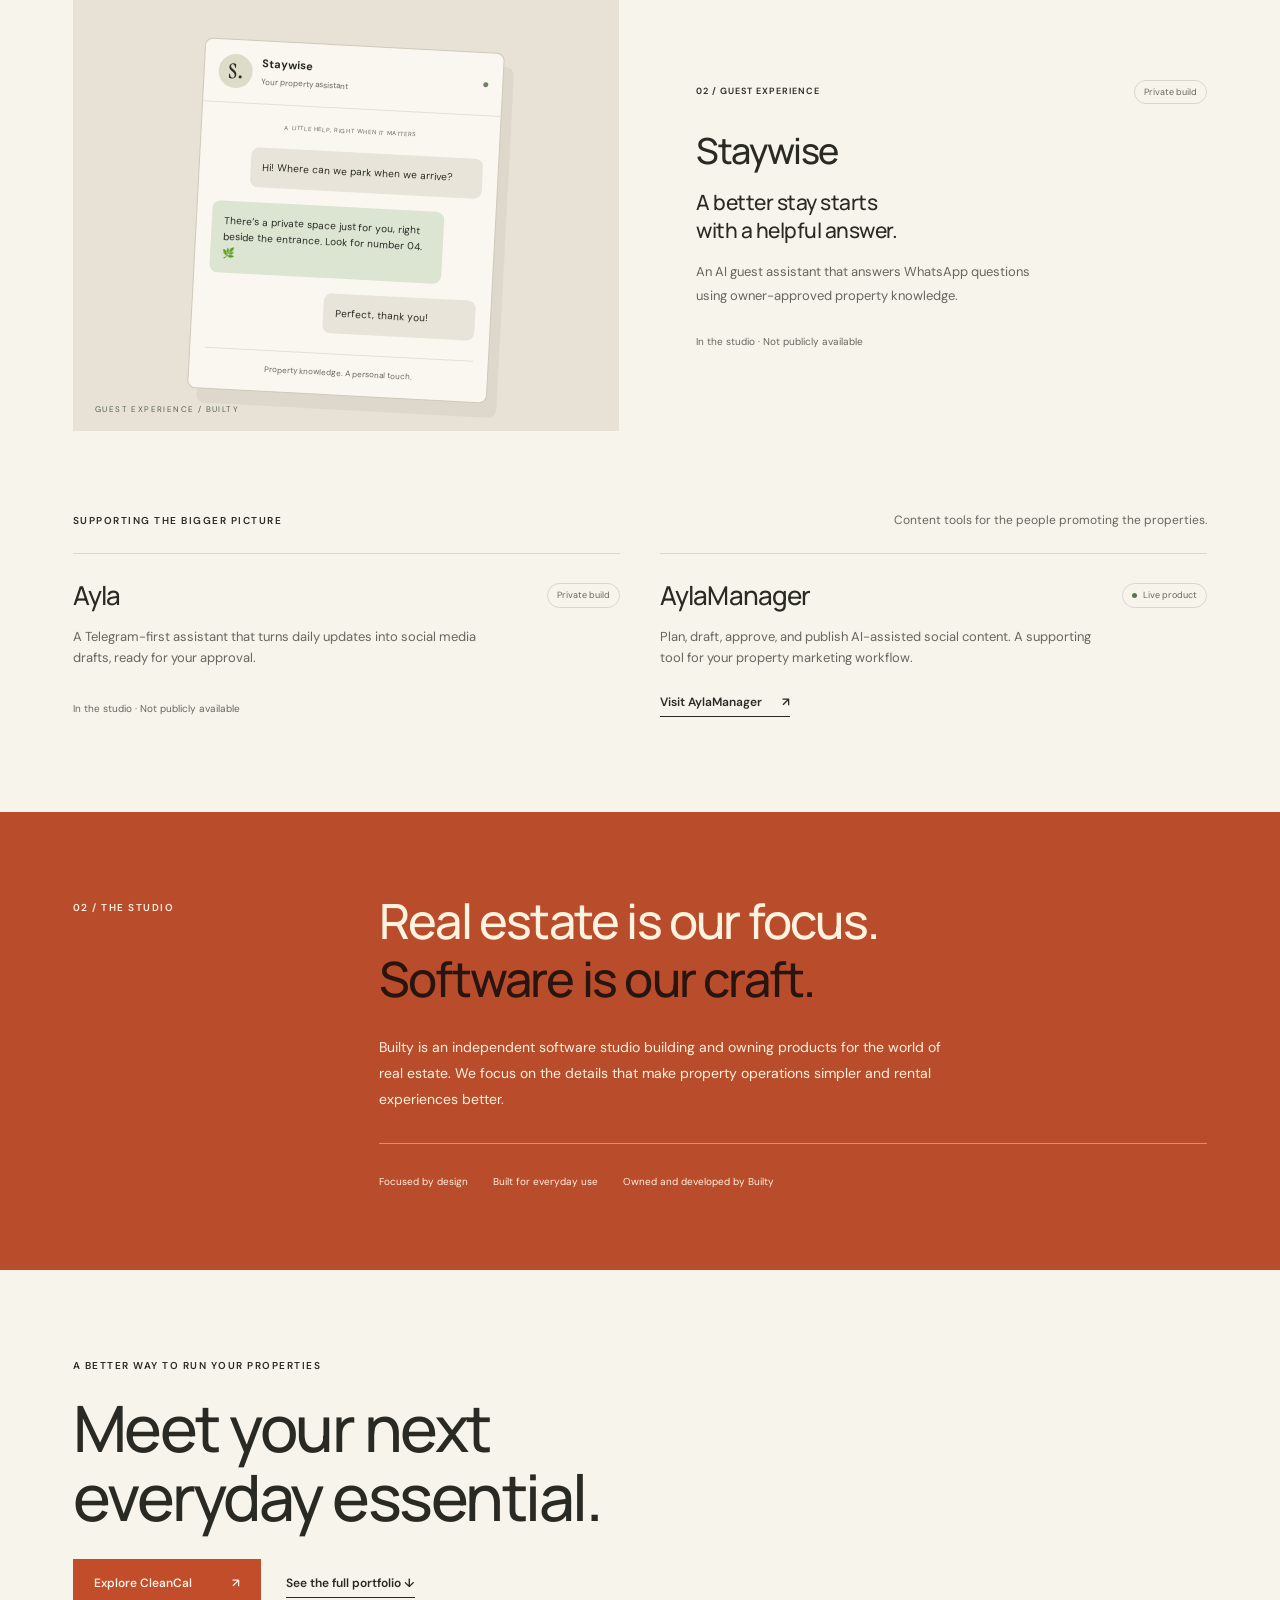
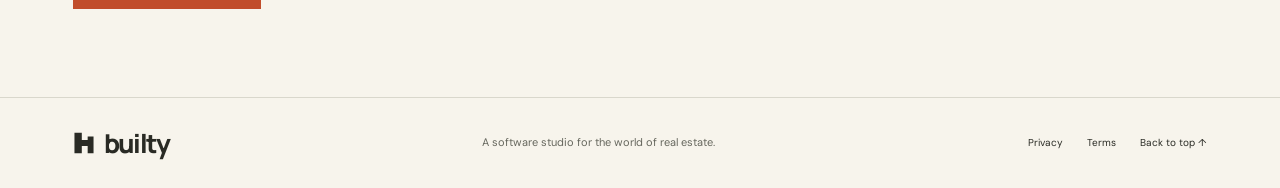
==== commit ee651ebc: "3 design options" ====
--- a/index.html
+++ b/index.html
@@ -1,371 +1,328 @@
 <!doctype html>
 <html lang="en">
   <head>
-    <meta charset="utf-8">
-    <meta name="viewport" content="width=device-width, initial-scale=1">
-    <title>Builty | Software Products by Builty</title>
+    <meta charset="utf-8" />
+    <meta name="viewport" content="width=device-width, initial-scale=1" />
+    <title>Builty — Software for real estate</title>
     <meta
       name="description"
-      content="Builty is the software owner and product studio behind CleanCal, Attendly, Sessia, Carlitos, Staywise, Ayla, and AylaManager."
-    >
-    <meta name="robots" content="index, follow">
-    <meta name="theme-color" content="#151515">
-    <meta property="og:type" content="website">
-    <meta property="og:title" content="Builty | Software Products by Builty">
+      content="Builty is a software studio focused on real estate. Explore products for property operations, guest experiences, and content workflows."
+    />
+    <meta name="theme-color" content="#f7f4ec" />
+    <meta name="robots" content="index, follow" />
+    <meta property="og:type" content="website" />
+    <meta property="og:title" content="Builty — Software for real estate" />
     <meta
       property="og:description"
-      content="Meet the Builty product portfolio: CleanCal, Attendly, Sessia, Carlitos, Staywise, Ayla, and AylaManager."
-    >
-    <meta property="og:image" content="assets/builty-ecosystem.png">
-    <link rel="icon" href="assets/favicon.svg" type="image/svg+xml">
-    <link rel="stylesheet" href="styles.css">
+      content="Thoughtful software for the people behind every property."
+    />
+    <meta property="og:image" content="assets/builty-real-estate.png" />
+    <meta property="og:image:width" content="1200" />
+    <meta property="og:image:height" content="630" />
+    <meta
+      property="og:image:alt"
+      content="Builty: a software studio focused on real estate, with an architectural illustration of connected properties."
+    />
+    <link rel="icon" href="assets/favicon.svg" type="image/svg+xml" />
+    <link rel="preconnect" href="https://fonts.googleapis.com" />
+    <link rel="preconnect" href="https://fonts.gstatic.com" crossorigin />
+    <link
+      href="https://fonts.googleapis.com/css2?family=DM+Sans:wght@400;450;500;550;600;650;700&family=Manrope:wght@400;500;600;650;700;750;800&family=Instrument+Serif:ital@0;1&display=swap"
+      rel="stylesheet"
+    />
+    <link rel="stylesheet" href="landing.css" />
     <script type="application/ld+json">
       {
         "@context": "https://schema.org",
-        "@graph": [
-          {
-            "@type": "Organization",
-            "@id": "#organization",
-            "name": "Builty",
-            "description": "Builty is the software owner and product studio behind CleanCal, Attendly, Sessia, Carlitos, Staywise, Ayla, and AylaManager.",
-            "brand": [
-              { "@type": "Brand", "name": "CleanCal" },
-              { "@type": "Brand", "name": "Attendly" },
-              { "@type": "Brand", "name": "Sessia" },
-              { "@type": "Brand", "name": "Carlitos" },
-              { "@type": "Brand", "name": "Staywise" },
-              { "@type": "Brand", "name": "Ayla" },
-              { "@type": "Brand", "name": "AylaManager" }
-            ],
-            "sameAs": [
-              "https://cleancal.org/",
-              "https://attendlygo.com/",
-              "https://sessia.org/",
-              "https://aylamanager.com/"
-            ]
-          },
-          {
-            "@type": "ItemList",
-            "name": "Builty software products",
-            "itemListElement": [
-              {
-                "@type": "ListItem",
-                "position": 1,
-                "item": {
-                  "@type": "SoftwareApplication",
-                  "name": "CleanCal",
-                  "url": "https://cleancal.org/",
-                  "applicationCategory": "BusinessApplication",
-                  "operatingSystem": "Web",
-                  "description": "CleanCal helps Airbnb and short-term rental teams coordinate property cleaning, task status, and service operations."
-                }
-              },
-              {
-                "@type": "ListItem",
-                "position": 2,
-                "item": {
-                  "@type": "SoftwareApplication",
-                  "name": "Attendly",
-                  "url": "https://attendlygo.com/",
-                  "applicationCategory": "BusinessApplication",
-                  "operatingSystem": "Web",
-                  "description": "Attendly is an AI assistant for private classes that handles attendance confirmations, student messages, payments, and schedule changes."
-                }
-              },
-              {
-                "@type": "ListItem",
-                "position": 3,
-                "item": {
-                  "@type": "SoftwareApplication",
-                  "name": "Sessia",
-                  "url": "https://sessia.org/",
-                  "applicationCategory": "BusinessApplication",
-                  "operatingSystem": "Web",
-                  "description": "Sessia is a session management SaaS for independent professionals and small practices."
-                }
-              },
-              {
-                "@type": "ListItem",
-                "position": 4,
-                "item": {
-                  "@type": "SoftwareApplication",
-                  "name": "Carlitos",
-                  "applicationCategory": "ProductivityApplication",
-                  "operatingSystem": "Web, WhatsApp",
-                  "description": "Carlitos is an AI personal memory assistant for reminders, tasks, lists, ideas, voice notes, and personal context."
-                }
-              },
-              {
-                "@type": "ListItem",
-                "position": 5,
-                "item": {
-                  "@type": "SoftwareApplication",
-                  "name": "Staywise",
-                  "applicationCategory": "BusinessApplication",
-                  "operatingSystem": "Web, WhatsApp",
-                  "description": "Staywise helps short-term rental owners answer guest questions through AI using owner-provided property knowledge."
-                }
-              },
-              {
-                "@type": "ListItem",
-                "position": 6,
-                "item": {
-                  "@type": "SoftwareApplication",
-                  "name": "Ayla",
-                  "applicationCategory": "SocialNetworkingApplication",
-                  "operatingSystem": "Web, Telegram",
-                  "description": "Ayla is a Telegram-first AI media manager that turns daily context into social media drafts for approval."
-                }
-              },
-              {
-                "@type": "ListItem",
-                "position": 7,
-                "item": {
-                  "@type": "SoftwareApplication",
-                  "name": "AylaManager",
-                  "url": "https://aylamanager.com/",
-                  "applicationCategory": "SocialNetworkingApplication",
-                  "operatingSystem": "Web",
-                  "description": "AylaManager helps manage AI-assisted social media content workflows for planning, drafting, and publishing."
-                }
-              }
-            ]
-          }
+        "@type": "Organization",
+        "name": "Builty",
+        "description": "A software studio focused on real estate, property operations, and rental experiences.",
+        "brand": [
+          { "@type": "Brand", "name": "CleanCal" },
+          { "@type": "Brand", "name": "Staywise" },
+          { "@type": "Brand", "name": "Ayla" },
+          { "@type": "Brand", "name": "AylaManager" }
         ]
       }
     </script>
   </head>
-  <body>
-    <header class="site-header" aria-label="Primary navigation">
-      <a class="brand-mark" href="#top" aria-label="Builty home">
-        <span class="brand-symbol" aria-hidden="true">B</span>
-        <span>Builty</span>
-      </a>
-      <nav class="nav-links" aria-label="Page sections">
-        <a href="#about">About</a>
-        <a href="#live">Live</a>
-        <a href="#apps">Apps</a>
+  <body class="direction-1" id="top">
+    <a class="skip-link" href="#main">Skip to content</a>
+    <div class="concept-bar">
+      <span>DESIGN DIRECTIONS <span class="bar-detail">/ BUILTY</span></span>
+      <nav aria-label="Design options">
+        <a href="index.html" aria-current="page"
+          ><span class="option-number">01</span> Architecture</a
+        ><a href="option-2.html"
+          ><span class="option-number">02</span> Editorial</a
+        ><a href="option-3.html"
+          ><span class="option-number">03</span> Blueprint</a
+        >
+      </nav>
+      <span class="bar-detail">1 / 3</span>
+    </div>
+    <header class="header wrap">
+      <a class="wordmark" href="#top" aria-label="Builty home"
+        ><svg viewBox="0 0 30 32" aria-hidden="true">
+          <path
+            d="M2 2h10v10h8V7h8v23H2Zm10 18v10h8V20Z"
+            fill="currentColor"
+          /></svg
+        >builty</a
+      >
+      <nav aria-label="Main navigation">
+        <a href="#projects">Our products</a><a href="#studio">The studio</a
+        ><a class="nav-cta" href="#explore"
+          >Explore Builty <span aria-hidden="true">↗</span></a
+        >
       </nav>
     </header>
-
-    <main id="top">
-      <section class="hero" aria-labelledby="hero-title">
-        <div class="hero-content">
-          <p class="eyebrow">Product owner and software studio</p>
-          <h1 id="hero-title">Builty</h1>
-          <p class="hero-copy">
-            Builty owns and builds focused software products for service operations,
-            AI-assisted messaging, scheduling, and everyday business workflows.
+    <main id="main">
+      <section class="hero-one wrap">
+        <div class="hero-text">
+          <p class="eyebrow">
+            <span class="tiny-dot"></span> SOFTWARE STUDIO / REAL ESTATE
           </p>
-          <div class="hero-actions" aria-label="Primary actions">
-            <a class="button primary" href="#apps">See every app</a>
-            <a class="button ghost" href="#live">Open live products</a>
-          </div>
-        </div>
+          <h1>Better software.<br />Better places<br />to <em>be.</em></h1>
+          <p class="lede">
+            We build software for the people behind the properties. From
+            everyday operations to exceptional stays.
+          </p>
+          <a class="button solid" href="#projects"
+            >Meet our products <span aria-hidden="true">↗</span></a
+          >
+          <div class="hero-caption">
+            <span class="mini-line"></span> One industry. A world of
+            possibilities.
+          </div>
+        </div>
+        <figure class="architecture">
+          <div class="figure-top">
+            <span>THE BUILTY PERSPECTIVE</span><span>FIG. 01</span>
+          </div>
+          <img
+            src="assets/architecture.svg"
+            alt="Isometric neighborhood of connected buildings, illustrating software supporting real estate"
+            width="720"
+            height="650"
+          />
+          <figcaption>
+            <span class="tiny-dot"></span> Connecting properties, people, and
+            possibilities.
+          </figcaption>
+        </figure>
       </section>
-
-      <section class="section intro-section" id="about" aria-labelledby="about-title">
-        <div class="section-kicker">What Builty is</div>
-        <div class="intro-grid">
-          <div>
-            <h2 id="about-title">One owner behind a portfolio of practical apps.</h2>
-            <p>
-              Builty is the company layer for CleanCal, Attendly, Sessia,
-              Carlitos, Staywise, Ayla, and AylaManager. Each product solves a
-              narrow real-world workflow, while Builty keeps the portfolio connected
-              under one clear owner.
-            </p>
-          </div>
-          <dl class="facts" aria-label="Builty portfolio facts">
-            <div>
-              <dt>7</dt>
-              <dd>apps built</dd>
-            </div>
-            <div>
-              <dt>4</dt>
-              <dd>live public products</dd>
-            </div>
-            <div>
-              <dt>1</dt>
-              <dd>portfolio owner</dd>
-            </div>
-          </dl>
-        </div>
-      </section>
-
-      <section class="section live-section" id="live" aria-labelledby="live-title">
+      <div class="industry-strip">
+        <div class="wrap">
+          <span>BUILT AROUND REAL ESTATE</span><span>Property operations</span
+          ><i>✳</i><span>Short-term rentals</span><i>✳</i
+          ><span>Guest experiences</span><i>✳</i><span>Property marketing</span>
+        </div>
+      </div>
+      <section class="projects-one wrap section" id="projects">
         <div class="section-heading">
           <div>
-            <div class="section-kicker">In production</div>
-            <h2 id="live-title">Public products you can visit now.</h2>
+            <p class="eyebrow">01 / OUR PRODUCTS</p>
+            <h2>Real needs.<br />Thoughtful software.</h2>
           </div>
           <p>
-            These Builty apps already have public URLs and are listed as live products.
+            A focused portfolio for the work that happens<br
+              class="desktop-break"
+            />
+            around every property.
           </p>
         </div>
-        <div class="live-grid">
-          <article class="live-card">
-            <div class="card-topline">
-              <span class="status live">Live</span>
-              <span>Operations</span>
+        <article class="feature-project">
+          <div class="project-visual clean-visual">
+            <div
+              class="app-demo"
+              aria-label="Illustrative CleanCal cleaning schedule"
+            >
+              <div class="demo-head">
+                <strong><span class="app-symbol">✳</span> CleanCal</strong
+                ><span>Workspace preview</span>
+              </div>
+              <div class="demo-body">
+                <div class="demo-title">
+                  Every property. Ready.<span>Your cleaning overview</span>
+                </div>
+                <div class="schedule-days">
+                  <span>MON <b>12</b></span
+                  ><span>TUE <b>13</b></span
+                  ><span class="selected-day">WED <b>14</b></span
+                  ><span>THU <b>15</b></span
+                  ><span>FRI <b>16</b></span>
+                </div>
+                <div class="task">
+                  <span class="task-check">✓</span>
+                  <div>
+                    <strong>Parkside apartment</strong
+                    ><small>Turnover cleaning · 10:00 AM</small>
+                  </div>
+                  <span class="task-status">Ready</span>
+                </div>
+                <div class="task">
+                  <span class="task-check pending">◷</span>
+                  <div>
+                    <strong>The garden loft</strong
+                    ><small>Turnover cleaning · 12:30 PM</small>
+                  </div>
+                  <span class="task-status pending">Scheduled</span>
+                </div>
+              </div>
+            </div>
+            <span class="visual-caption">PROPERTY OPERATIONS / BUILTY</span>
+          </div>
+          <div class="project-copy">
+            <div class="project-top">
+              <span class="eyebrow">01 / Property operations</span
+              ><span class="status live">Live product</span>
             </div>
             <h3>CleanCal</h3>
-            <p>
-              Cleaning coordination software for Airbnb and short-term rental operators.
-            </p>
-            <a class="text-link" href="https://cleancal.org/" target="_blank" rel="noopener">Visit CleanCal</a>
+            <h4>Less coordination.<br />More ready-to-stay.</h4>
+            <p>
+              Keep property cleaning, teams, and task status in sync.
+              Purpose-built for Airbnb and short-term rental operations.
+            </p>
+            <a
+              class="text-link"
+              href="https://cleancal.org/"
+              target="_blank"
+              rel="noopener noreferrer"
+              >Visit CleanCal <span aria-hidden="true">↗</span></a
+            >
+          </div>
+        </article>
+        <article class="feature-project">
+          <div class="project-visual stay-visual">
+            <div
+              class="chat-demo"
+              aria-label="Illustrative Staywise guest conversation"
+            >
+              <div class="chat-head">
+                <span class="stay-symbol">s.</span>
+                <div>
+                  <strong>Staywise</strong
+                  ><small>Your property assistant</small>
+                </div>
+                <span class="tiny-dot"></span>
+              </div>
+              <span class="chat-date"
+                >A LITTLE HELP, RIGHT WHEN IT MATTERS</span
+              >
+              <div class="bubble guest">
+                Hi! Where can we park when we arrive?
+              </div>
+              <div class="bubble assistant">
+                There’s a private space just for you, right beside the entrance.
+                Look for number 04. 🌿
+              </div>
+              <div class="bubble guest short">Perfect, thank you!</div>
+              <div class="chat-bottom">
+                Property knowledge. A personal touch.
+              </div>
+            </div>
+            <span class="visual-caption">GUEST EXPERIENCE / BUILTY</span>
+          </div>
+          <div class="project-copy">
+            <div class="project-top">
+              <span class="eyebrow">02 / Guest experience</span
+              ><span class="status">Private build</span>
+            </div>
+            <h3>Staywise</h3>
+            <h4>A better stay starts<br />with a helpful answer.</h4>
+            <p>
+              An AI guest assistant that answers WhatsApp questions using
+              owner-approved property knowledge.
+            </p>
+            <span class="private-note"
+              >In the studio · Not publicly available</span
+            >
+          </div>
+        </article>
+        <div class="support-heading">
+          <span class="eyebrow">SUPPORTING THE BIGGER PICTURE</span>
+          <p>Content tools for the people promoting the properties.</p>
+        </div>
+        <div class="support-grid">
+          <article class="support-product">
+            <div class="project-top">
+              <h3>Ayla</h3>
+              <span class="status">Private build</span>
+            </div>
+            <p>
+              A Telegram-first assistant that turns daily updates into social
+              media drafts, ready for your approval.
+            </p>
+            <span class="private-note"
+              >In the studio · Not publicly available</span
+            >
           </article>
-          <article class="live-card">
-            <div class="card-topline">
-              <span class="status live">Live</span>
-              <span>Classes</span>
-            </div>
-            <h3>Attendly</h3>
-            <p>
-              An AI assistant for private classes, student confirmations, payments,
-              and schedule changes.
-            </p>
-            <a class="text-link" href="https://attendlygo.com/" target="_blank" rel="noopener">Visit Attendly</a>
+          <article class="support-product">
+            <div class="project-top">
+              <h3>AylaManager</h3>
+              <span class="status live">Live product</span>
+            </div>
+            <p>
+              Plan, draft, approve, and publish AI-assisted social content. A
+              supporting tool for your property marketing workflow.
+            </p>
+            <a
+              class="text-link"
+              href="https://aylamanager.com/"
+              target="_blank"
+              rel="noopener noreferrer"
+              >Visit AylaManager <span aria-hidden="true">↗</span></a
+            >
           </article>
-          <article class="live-card">
-            <div class="card-topline">
-              <span class="status live">Live</span>
-              <span>Practices</span>
-            </div>
-            <h3>Sessia</h3>
-            <p>
-              Session management software for independent professionals and small practices.
-            </p>
-            <a class="text-link" href="https://sessia.org/" target="_blank" rel="noopener">Visit Sessia</a>
-          </article>
-          <article class="live-card">
-            <div class="card-topline">
-              <span class="status live">Live</span>
-              <span>Social</span>
-            </div>
-            <h3>AylaManager</h3>
-            <p>
-              AI-assisted social media management for planning, drafting, and publishing workflows.
-            </p>
-            <a class="text-link" href="https://aylamanager.com/" target="_blank" rel="noopener">Visit AylaManager</a>
-          </article>
         </div>
       </section>
-
-      <section class="section apps-section" id="apps" aria-labelledby="apps-title">
-        <div class="section-heading">
+      <section class="studio-one" id="studio">
+        <div class="wrap studio-layout">
+          <p class="eyebrow">02 / THE STUDIO</p>
           <div>
-            <div class="section-kicker">Product index</div>
-            <h2 id="apps-title">Every app built by Builty.</h2>
-          </div>
-          <p>
-            A public map of the products Builty owns, including live products and
-            private builds that are not publicly available yet.
-          </p>
-        </div>
-
-        <div class="app-index" aria-label="Jump to app">
-          <a href="#cleancal">CleanCal</a>
-          <a href="#attendly">Attendly</a>
-          <a href="#sessia">Sessia</a>
-          <a href="#carlitos">Carlitos</a>
-          <a href="#staywise">Staywise</a>
-          <a href="#ayla">Ayla</a>
-          <a href="#aylamanager">AylaManager</a>
-        </div>
-
-        <div class="apps-grid">
-          <article class="app-card" id="cleancal">
-            <div class="app-card-header">
-              <h3>CleanCal</h3>
-              <span class="status live">Live</span>
-            </div>
-            <p>
-              Property cleaning management for Airbnb and short-term rental teams,
-              built around service coordination, task status, teams, and properties.
-            </p>
-            <a class="text-link" href="https://cleancal.org/" target="_blank" rel="noopener">Open live app</a>
-          </article>
-
-          <article class="app-card" id="attendly">
-            <div class="app-card-header">
-              <h3>Attendly</h3>
-              <span class="status live">Live</span>
-            </div>
-            <p>
-              AI-assisted attendance operations for private classes, including
-              WhatsApp follow-ups, payment reminders, and schedule-change workflows.
-            </p>
-            <a class="text-link" href="https://attendlygo.com/" target="_blank" rel="noopener">Open live app</a>
-          </article>
-
-          <article class="app-card" id="sessia">
-            <div class="app-card-header">
-              <h3>Sessia</h3>
-              <span class="status live">Live</span>
-            </div>
-            <p>
-              Session management SaaS for solo professionals and small practices,
-              with clients, sessions, payment state, alerts, and AI task support.
-            </p>
-            <a class="text-link" href="https://sessia.org/" target="_blank" rel="noopener">Open live app</a>
-          </article>
-
-          <article class="app-card" id="carlitos">
-            <div class="app-card-header">
-              <h3>Carlitos</h3>
-              <span class="status private">Private build</span>
-            </div>
-            <p>
-              A personal AI memory assistant for WhatsApp that captures reminders,
-              tasks, lists, ideas, voice notes, and context, then brings them back when useful.
-            </p>
-          </article>
-
-          <article class="app-card" id="staywise">
-            <div class="app-card-header">
-              <h3>Staywise</h3>
-              <span class="status private">Private build</span>
-            </div>
-            <p>
-              A short-term rental guest assistant that answers WhatsApp questions
-              from owner-approved property knowledge and raises alerts when needed.
-            </p>
-          </article>
-
-          <article class="app-card" id="ayla">
-            <div class="app-card-header">
-              <h3>Ayla</h3>
-              <span class="status private">Private build</span>
-            </div>
-            <p>
-              A Telegram-first AI media manager that converts daily context into
-              social media drafts, asks for approval, and keeps a draft history.
-            </p>
-          </article>
-
-          <article class="app-card" id="aylamanager">
-            <div class="app-card-header">
-              <h3>AylaManager</h3>
-              <span class="status live">Live</span>
-            </div>
-            <p>
-              AI-assisted social media management for planning, drafting, approving,
-              and publishing content workflows from one public product.
-            </p>
-            <a class="text-link" href="https://aylamanager.com/" target="_blank" rel="noopener">Open live app</a>
-          </article>
-        </div>
+            <h2>
+              Real estate is our focus.<br /><span>Software is our craft.</span>
+            </h2>
+            <p>
+              Builty is an independent software studio building and owning
+              products for the world of real estate. We focus on the details
+              that make property operations simpler and rental experiences
+              better.
+            </p>
+            <div class="studio-values">
+              <span>Focused by design</span><span>Built for everyday use</span
+              ><span>Owned and developed by Builty</span>
+            </div>
+          </div>
+        </div>
+      </section>
+      <section class="closing wrap" id="explore">
+        <p class="eyebrow">A BETTER WAY TO RUN YOUR PROPERTIES</p>
+        <h2>Meet your next<br />everyday essential.</h2>
+        <a
+          class="button solid"
+          href="https://cleancal.org/"
+          target="_blank"
+          rel="noopener noreferrer"
+          >Explore CleanCal <span aria-hidden="true">↗</span></a
+        ><a class="text-link" href="#projects">See the full portfolio ↓</a>
       </section>
     </main>
-
-    <footer class="site-footer">
-      <p>Builty owns CleanCal, Attendly, Sessia, Carlitos, Staywise, Ayla, and AylaManager.</p>
-      <div class="footer-links" aria-label="Footer links">
-        <a href="privacy.html">Privacy Policy</a>
-        <a href="terms.html">Terms of Service</a>
-        <a href="#top">Back to top</a>
-      </div>
+    <footer class="footer wrap">
+      <a class="wordmark" href="#top" aria-label="Builty home"
+        ><svg viewBox="0 0 30 32" aria-hidden="true">
+          <path
+            d="M2 2h10v10h8V7h8v23H2Zm10 18v10h8V20Z"
+            fill="currentColor"
+          /></svg
+        >builty</a
+      >
+      <p>A software studio for the world of real estate.</p>
+      <nav aria-label="Footer">
+        <a href="privacy.html">Privacy</a><a href="terms.html">Terms</a
+        ><a href="#top">Back to top ↑</a>
+      </nav>
     </footer>
   </body>
 </html>
--- a/landing.css
+++ b/landing.css
@@ -0,0 +1,1955 @@
+:root {
+  --paper: #f7f4ec;
+  --ink: #292a24;
+  --muted: #66675e;
+  --line: #d9d7cc;
+  --accent: #c14d2b;
+  --font: "DM Sans", sans-serif;
+  --display: "Manrope", sans-serif;
+  --gutter: clamp(22px, 5.7vw, 96px);
+}
+* {
+  box-sizing: border-box;
+}
+html {
+  scroll-behavior: smooth;
+  scroll-padding-top: 24px;
+}
+body {
+  margin: 0;
+  background: var(--paper);
+  color: var(--ink);
+  font-family: var(--font);
+  font-size: 15px;
+  line-height: 1.6;
+}
+a {
+  color: inherit;
+  text-decoration: none;
+}
+button,
+a {
+  -webkit-tap-highlight-color: transparent;
+}
+a:focus-visible {
+  outline: 2px solid currentColor;
+  outline-offset: 6px;
+}
+a:hover {
+  color: var(--accent);
+}
+p,
+h1,
+h2,
+h3,
+h4,
+figure {
+  margin: 0;
+}
+h1,
+h2,
+h3,
+h4 {
+  font-family: var(--display);
+  font-weight: 500;
+  line-height: 1.08;
+}
+img,
+svg {
+  display: block;
+  max-width: 100%;
+}
+::selection {
+  background: #e6b7a2;
+  color: #292a24;
+}
+.wrap {
+  width: min(100%, 1600px);
+  margin-inline: auto;
+  padding-inline: var(--gutter);
+}
+.skip-link {
+  position: fixed;
+  top: -100px;
+  left: 20px;
+  z-index: 10;
+  padding: 12px 20px;
+  background: var(--ink);
+  color: var(--paper);
+}
+.skip-link:focus {
+  top: 12px;
+}
+.concept-bar {
+  display: flex;
+  align-items: center;
+  justify-content: space-between;
+  gap: 16px;
+  min-height: 45px;
+  padding: 5px var(--gutter);
+  background: #e9e6dd;
+  color: #5b5c53;
+  font-size: 10px;
+  letter-spacing: 1.2px;
+}
+.concept-bar nav {
+  display: flex;
+  gap: 6px;
+}
+.concept-bar nav a {
+  padding: 5px 15px;
+  font-size: 11px;
+  letter-spacing: 0.2px;
+  border: 1px solid transparent;
+  border-radius: 3px;
+  white-space: nowrap;
+}
+.concept-bar a[aria-current] {
+  background: var(--paper);
+  border-color: #d5d1c5;
+  color: #292a24;
+}
+.option-number {
+  margin-right: 6px;
+  opacity: 1;
+}
+.header {
+  display: flex;
+  align-items: center;
+  justify-content: space-between;
+  gap: 24px;
+  height: 110px;
+}
+.wordmark {
+  display: inline-flex;
+  align-items: center;
+  gap: 9px;
+  font-family: var(--display);
+  font-size: 34px;
+  font-weight: 800;
+  letter-spacing: -1.8px;
+  line-height: 1;
+}
+.wordmark svg {
+  width: 27px;
+  height: 31px;
+}
+.logo-dot {
+  font-family: var(--font);
+  font-size: 12px;
+  align-self: flex-start;
+  margin: 1px 0 0 -3px;
+  letter-spacing: 0;
+}
+.header nav {
+  display: flex;
+  align-items: center;
+  gap: 36px;
+  font-size: 13px;
+}
+.nav-cta {
+  border: 1px solid var(--line);
+  padding: 11px 18px;
+  display: flex;
+  gap: 30px;
+  align-items: center;
+}
+.eyebrow {
+  font-size: 10px;
+  font-weight: 600;
+  letter-spacing: 1.5px;
+  line-height: 1.5;
+  text-transform: uppercase;
+}
+.tiny-dot {
+  display: inline-block;
+  width: 7px;
+  height: 7px;
+  background: var(--accent);
+  border-radius: 50%;
+  flex-shrink: 0;
+}
+.hero-one {
+  display: grid;
+  grid-template-columns: 1fr 1fr;
+  align-items: center;
+  padding-top: 44px;
+  padding-bottom: 65px;
+  gap: 12px;
+}
+.hero-text > .eyebrow {
+  display: flex;
+  align-items: center;
+  gap: 10px;
+  margin-bottom: 25px;
+}
+.hero-one h1 {
+  font-size: clamp(48px, 5.7vw, 88px);
+  letter-spacing: -4px;
+  font-weight: 500;
+  line-height: 1.06;
+}
+.hero-one h1 em {
+  font-family: "Instrument Serif", serif;
+  font-size: 1.18em;
+  font-weight: 400;
+  color: var(--accent);
+}
+.lede {
+  max-width: 355px;
+  font-size: 15px;
+  line-height: 1.8;
+  color: var(--muted);
+  margin-top: 26px;
+}
+.button {
+  display: inline-flex;
+  gap: 40px;
+  align-items: center;
+  justify-content: space-between;
+  min-height: 50px;
+  padding: 14px 21px;
+  font-size: 12px;
+  font-weight: 550;
+  transition:
+    background 0.2s,
+    transform 0.2s;
+}
+.button:hover {
+  transform: translateY(-2px);
+}
+.button.solid {
+  background: var(--accent);
+  color: #fff6ee;
+}
+.button.solid:hover {
+  background: #a94124;
+}
+.hero-one .button {
+  margin-top: 27px;
+}
+.hero-caption {
+  display: flex;
+  align-items: center;
+  gap: 10px;
+  color: var(--muted);
+  font-size: 10px;
+  margin-top: 35px;
+}
+.mini-line {
+  width: 24px;
+  height: 1px;
+  background: var(--muted);
+}
+.architecture {
+  align-self: stretch;
+  display: flex;
+  flex-direction: column;
+  justify-content: center;
+  position: relative;
+  margin-top: 12px;
+}
+.figure-top {
+  display: flex;
+  justify-content: space-between;
+  font-size: 9px;
+  letter-spacing: 1.3px;
+  color: var(--muted);
+  padding: 0 10px;
+}
+.architecture img {
+  width: 100%;
+  height: auto;
+  margin: 0 0 -18px;
+}
+.architecture figcaption {
+  display: flex;
+  align-items: center;
+  justify-content: center;
+  gap: 9px;
+  font-size: 10px;
+  color: var(--muted);
+}
+.architecture figcaption .tiny-dot {
+  width: 5px;
+  height: 5px;
+}
+.industry-strip {
+  border-block: 1px solid var(--line);
+}
+.industry-strip > .wrap {
+  display: flex;
+  align-items: center;
+  justify-content: space-between;
+  gap: 22px;
+  padding-block: 24px;
+  font-size: 12px;
+}
+.industry-strip span:first-child {
+  font-size: 9px;
+  letter-spacing: 1px;
+  color: var(--muted);
+}
+.industry-strip i {
+  font-size: 17px;
+  color: var(--accent);
+  font-style: normal;
+}
+.section {
+  padding-top: 95px;
+  padding-bottom: 95px;
+}
+.section-heading {
+  display: flex;
+  justify-content: space-between;
+  align-items: flex-end;
+  gap: 32px;
+  margin-bottom: 45px;
+}
+.section-heading .eyebrow {
+  margin-bottom: 18px;
+}
+.section-heading h2 {
+  font-size: clamp(34px, 3.7vw, 55px);
+  letter-spacing: -2px;
+}
+.section-heading > p {
+  font-size: 13px;
+  color: var(--muted);
+  max-width: 345px;
+  padding-bottom: 4px;
+}
+.feature-project > * {
+  min-width: 0;
+}
+.feature-project {
+  display: grid;
+  grid-template-columns: 1.07fr 1fr;
+  gap: clamp(30px, 6vw, 95px);
+  align-items: center;
+  margin-bottom: 35px;
+}
+.project-visual {
+  min-height: 380px;
+  padding: 46px 38px 35px;
+  position: relative;
+  display: flex;
+  align-items: center;
+  justify-content: center;
+}
+.clean-visual {
+  background: #e3e8de;
+}
+.stay-visual {
+  background: #e7e1d6;
+}
+.visual-caption {
+  position: absolute;
+  bottom: 15px;
+  left: 22px;
+  font-size: 8px;
+  letter-spacing: 1.4px;
+  color: #596052;
+}
+.app-demo {
+  width: 100%;
+  max-width: 385px;
+  background: #fbfcf7;
+  border: 1px solid #d0d6cb;
+  transform: rotate(-3deg);
+  border-radius: 6px;
+  box-shadow: 10px 14px 0 #cdd6c775;
+  line-height: 1.4;
+}
+.demo-head {
+  padding: 14px 17px;
+  display: flex;
+  align-items: center;
+  justify-content: space-between;
+  border-bottom: 1px solid #e5e9df;
+}
+.demo-head strong {
+  display: flex;
+  align-items: center;
+  gap: 6px;
+  font-size: 12px;
+}
+.app-symbol {
+  font-size: 20px;
+  color: #5b7050;
+}
+.demo-head > span {
+  font-size: 8px;
+  color: #6b7464;
+}
+.demo-body {
+  padding: 22px 20px;
+}
+.demo-title {
+  font-size: 20px;
+  font-family: var(--display);
+  font-weight: 600;
+  letter-spacing: -0.8px;
+}
+.demo-title > span {
+  display: block;
+  font-family: var(--font);
+  font-size: 9px;
+  color: #6d7467;
+  font-weight: 400;
+  letter-spacing: 0;
+  margin-top: 5px;
+}
+.schedule-days {
+  display: flex;
+  justify-content: space-between;
+  margin: 20px 0 15px;
+  gap: 5px;
+}
+.schedule-days > span {
+  padding: 6px 12px;
+  font-size: 8px;
+  text-align: center;
+  color: #6b7464;
+}
+.schedule-days b {
+  display: block;
+  font-size: 15px;
+  margin-top: 4px;
+  font-weight: 500;
+  color: #33482c;
+}
+.schedule-days .selected-day {
+  color: #53604c;
+  background: #dde7d4;
+  border-radius: 4px;
+}
+.task {
+  display: flex;
+  align-items: center;
+  gap: 9px;
+  padding: 12px 0;
+  border-top: 1px solid #e5e9df;
+}
+.task-check {
+  display: grid;
+  place-items: center;
+  border-radius: 50%;
+  background: #e0ead9;
+  color: #4b6740;
+  width: 24px;
+  height: 24px;
+  font-size: 11px;
+  flex-shrink: 0;
+}
+.task strong {
+  display: block;
+  font-size: 9px;
+  font-weight: 600;
+}
+.task small {
+  display: block;
+  font-size: 8px;
+  color: #6b7464;
+  margin-top: 3px;
+}
+.task-status {
+  margin-left: auto;
+  background: #e5eddc;
+  color: #536a43;
+  font-size: 7px;
+  padding: 4px 6px;
+  border-radius: 3px;
+}
+.pending {
+  background: #f0ede1;
+  color: #706446;
+}
+.project-top {
+  display: flex;
+  align-items: center;
+  justify-content: space-between;
+  gap: 12px;
+}
+.project-top .eyebrow {
+  font-size: 9px;
+  letter-spacing: 1px;
+}
+.status {
+  display: inline-flex;
+  align-items: center;
+  gap: 6px;
+  font-size: 9px;
+  white-space: nowrap;
+  border: 1px solid var(--line);
+  padding: 4px 9px;
+  border-radius: 20px;
+  color: var(--muted);
+}
+.status.live:before {
+  content: "";
+  width: 5px;
+  height: 5px;
+  border-radius: 50%;
+  background: #5a744d;
+}
+.project-copy h3 {
+  font-size: 36px;
+  letter-spacing: -1.4px;
+  margin-top: 28px;
+}
+.project-copy h4 {
+  font-size: 21px;
+  letter-spacing: -0.5px;
+  margin-top: 17px;
+  line-height: 1.35;
+}
+.project-copy > p {
+  font-size: 13px;
+  color: var(--muted);
+  max-width: 345px;
+  margin-top: 16px;
+  line-height: 1.8;
+}
+.text-link {
+  display: inline-flex;
+  gap: 20px;
+  align-items: center;
+  font-size: 12px;
+  font-weight: 600;
+  border-bottom: 1px solid currentColor;
+  padding-bottom: 4px;
+}
+.project-copy > .text-link,
+.project-copy > .private-note {
+  margin-top: 27px;
+}
+.private-note {
+  display: block;
+  font-size: 10px;
+  color: var(--muted);
+}
+.chat-demo {
+  width: 300px;
+  max-width: 100%;
+  border: 1px solid #d0c8ba;
+  border-radius: 8px;
+  background: #f9f7f0;
+  transform: rotate(3deg);
+  box-shadow: 10px 14px 0 #d4cdbf75;
+  padding-bottom: 16px;
+  font-size: 10px;
+}
+.chat-head {
+  display: flex;
+  align-items: center;
+  gap: 9px;
+  padding: 14px;
+  border-bottom: 1px solid #e5dfd4;
+}
+.stay-symbol {
+  font-family: "Instrument Serif", serif;
+  font-size: 29px;
+  background: #dcdcc8;
+  width: 34px;
+  height: 34px;
+  text-align: center;
+  border-radius: 50%;
+  line-height: 1;
+}
+.chat-head strong {
+  display: block;
+  font-size: 11px;
+}
+.chat-head small {
+  font-size: 8px;
+  color: var(--muted);
+}
+.chat-head .tiny-dot {
+  margin-left: auto;
+  background: #6f805e;
+  width: 5px;
+  height: 5px;
+}
+.chat-date {
+  display: block;
+  font-size: 6px;
+  letter-spacing: 0.6px;
+  text-align: center;
+  margin-top: 18px;
+  color: var(--muted);
+}
+.bubble {
+  padding: 12px;
+  max-width: 78%;
+  margin: 15px;
+  font-size: 10px;
+  line-height: 1.6;
+  border-radius: 8px;
+}
+.bubble.guest {
+  margin-left: auto;
+  background: #e8e4d9;
+}
+.bubble.assistant {
+  background: #dce4d2;
+}
+.bubble.short {
+  max-width: 51%;
+}
+.chat-bottom {
+  border-top: 1px solid #e5dfd4;
+  margin: 20px 15px 0;
+  padding-top: 12px;
+  font-size: 8px;
+  color: var(--muted);
+  text-align: center;
+}
+.support-heading {
+  display: flex;
+  align-items: center;
+  justify-content: space-between;
+  gap: 20px;
+  padding: 45px 0 23px;
+}
+.support-heading > p {
+  font-size: 12px;
+  color: var(--muted);
+}
+.support-grid {
+  display: grid;
+  grid-template-columns: 1fr 1fr;
+  gap: 40px;
+}
+.support-product {
+  border-top: 1px solid var(--line);
+  padding-top: 27px;
+  display: flex;
+  flex-direction: column;
+  align-items: flex-start;
+}
+.support-product > .project-top {
+  width: 100%;
+}
+.support-product h3 {
+  font-size: 26px;
+  letter-spacing: -0.9px;
+}
+.support-product p {
+  font-size: 13px;
+  color: var(--muted);
+  max-width: 440px;
+  padding: 18px 0 24px;
+}
+.support-product .text-link,
+.support-product .private-note {
+  margin-top: auto;
+}
+.studio-one {
+  background: #b94c2b;
+  color: #fff2df;
+  padding-block: 80px;
+}
+.studio-layout {
+  display: grid;
+  grid-template-columns: 1fr 3fr;
+  gap: 30px;
+}
+.studio-layout > .eyebrow {
+  padding-top: 8px;
+}
+.studio-layout h2 {
+  font-size: clamp(32px, 3.8vw, 54px);
+  letter-spacing: -1.8px;
+  line-height: 1.18;
+}
+.studio-layout h2 span {
+  color: #291510;
+}
+.studio-layout p:not(.eyebrow) {
+  font-size: 14px;
+  line-height: 1.85;
+  max-width: 570px;
+  margin-top: 28px;
+}
+.studio-values {
+  display: flex;
+  flex-wrap: wrap;
+  gap: 25px;
+  font-size: 10px;
+  padding-top: 30px;
+  margin-top: 30px;
+  border-top: 1px solid #e18b6e;
+}
+.closing {
+  padding-block: 88px;
+}
+.closing h2 {
+  font-size: clamp(40px, 5vw, 70px);
+  letter-spacing: -2.5px;
+  margin-top: 20px;
+}
+.closing .button {
+  margin-top: 28px;
+  margin-right: 25px;
+}
+.footer {
+  border-top: 1px solid var(--line);
+  padding-top: 32px;
+  padding-bottom: 32px;
+  display: flex;
+  align-items: center;
+  justify-content: space-between;
+  gap: 25px;
+}
+.footer .wordmark {
+  font-size: 26px;
+}
+.footer .wordmark svg {
+  width: 22px;
+  height: 24px;
+}
+.footer > p {
+  font-size: 11px;
+  color: var(--muted);
+}
+.footer nav {
+  display: flex;
+  gap: 24px;
+  font-size: 10px;
+}
+/* 02 — A quiet editorial perspective. */
+.direction-2 {
+  --paper: #f1eee5;
+  --ink: #273f33;
+  --muted: #626d5e;
+  --line: #cdd1c1;
+  --accent: #3e6247;
+}
+.direction-2 .concept-bar {
+  background: #e1e3d7;
+}
+.direction-2 h1,
+.direction-2 h2,
+.direction-2 h3 {
+  font-family: "Instrument Serif", serif;
+  font-weight: 400;
+}
+.direction-2 .header {
+  height: 120px;
+}
+.direction-2 .nav-cta {
+  border-radius: 30px;
+  border-color: #98a490;
+}
+.hero-two {
+  display: grid;
+  grid-template-columns: 1.15fr 1fr;
+  gap: 60px;
+  align-items: center;
+  padding-top: 22px;
+  padding-bottom: 65px;
+}
+.editorial-intro > .eyebrow {
+  font-size: 9px;
+  letter-spacing: 2px;
+}
+.hero-two h1 {
+  font-size: clamp(58px, 6.7vw, 101px);
+  line-height: 0.99;
+  letter-spacing: -2.5px;
+  margin-top: 30px;
+}
+.hero-two h1 em {
+  font-weight: 400;
+}
+.editorial-intro > p:not(.eyebrow) {
+  font-size: 14px;
+  line-height: 1.9;
+  margin-top: 28px;
+  color: var(--muted);
+}
+.editorial-link {
+  display: flex;
+  align-items: center;
+  justify-content: space-between;
+  max-width: 240px;
+  border-bottom: 1px solid #84917c;
+  padding-bottom: 13px;
+  font-size: 12px;
+  margin-top: 32px;
+}
+.editorial-link > span {
+  font-size: 24px;
+}
+.editorial-footnote {
+  display: block;
+  font-size: 8px;
+  letter-spacing: 1.8px;
+  margin-top: 55px;
+}
+.elevation {
+  position: relative;
+  margin-left: 20px;
+}
+.elevation img {
+  width: 100%;
+  height: 545px;
+  object-fit: cover;
+}
+.elevation figcaption {
+  display: flex;
+  justify-content: space-between;
+  gap: 15px;
+  font-size: 8px;
+  margin-top: 14px;
+  letter-spacing: 0.3px;
+}
+.elevation figcaption span:last-child {
+  font-size: 7px;
+  letter-spacing: 1px;
+}
+.editorial-manifesto {
+  padding-top: 75px;
+  padding-bottom: 80px;
+  border-block: 1px solid var(--line);
+}
+.editorial-manifesto h2 {
+  font-size: clamp(35px, 4.4vw, 65px);
+  line-height: 1.12;
+  letter-spacing: -0.8px;
+  margin: 25px 0;
+}
+.editorial-manifesto > p:last-child {
+  font-size: 14px;
+  line-height: 1.85;
+  max-width: 540px;
+  margin-left: auto;
+}
+.editorial-projects .section-heading h2 {
+  font-size: clamp(40px, 4.7vw, 66px);
+  letter-spacing: -1px;
+}
+.editorial-projects .section-heading > span {
+  font-size: 8px;
+  letter-spacing: 1px;
+  padding-bottom: 10px;
+}
+.editorial-row {
+  display: grid;
+  grid-template-columns: 0.2fr 1fr 1.4fr 0.7fr;
+  gap: 35px;
+  align-items: center;
+  padding: 38px 0;
+  border-top: 1px solid var(--line);
+}
+.editorial-row > .project-number {
+  font-family: "Instrument Serif", serif;
+  font-size: 23px;
+  align-self: start;
+}
+.editorial-row h3 {
+  font-size: 43px;
+  margin-top: 8px;
+  letter-spacing: -1px;
+}
+.editorial-row .eyebrow {
+  font-size: 8px;
+  letter-spacing: 1px;
+}
+.editorial-description p {
+  font-size: 12px;
+  color: var(--muted);
+  max-width: 320px;
+}
+.editorial-description .status {
+  margin-top: 14px;
+}
+.editorial-row .text-link {
+  font-size: 10px;
+  gap: 8px;
+}
+.editorial-row .private-note {
+  font-size: 9px;
+  max-width: 130px;
+}
+.editorial-outro {
+  background: #294234;
+  color: #f1eee5;
+  padding-block: 85px;
+  overflow: hidden;
+}
+.editorial-outro > .wrap {
+  position: relative;
+}
+.editorial-outro h2 {
+  font-size: clamp(65px, 8vw, 118px);
+  letter-spacing: -2px;
+  margin: 30px 0;
+}
+.editorial-outro .wrap > div {
+  display: flex;
+  gap: 60px;
+  align-items: center;
+}
+.editorial-outro p:not(.eyebrow) {
+  font-size: 13px;
+  color: #d2d8c9;
+}
+.outline-light {
+  border: 1px solid #7d907a;
+  border-radius: 40px;
+  color: #f1eee5;
+}
+.outline-light:hover {
+  background: #395a44;
+  color: #f1eee5;
+}
+.outro-mark {
+  width: 300px;
+  height: 350px;
+  position: absolute;
+  right: 7%;
+  bottom: -75px;
+  font-family: "Instrument Serif", serif;
+  font-size: 350px;
+  line-height: 1;
+  color: #60795d;
+  pointer-events: none;
+}
+.editorial-outro .wrap > div {
+  position: relative;
+  z-index: 1;
+}
+.direction-2 .footer {
+  padding-block: 40px;
+}
+/* 03 — Bold type and a systematic product map. */
+.direction-3 {
+  --paper: #244ddd;
+  --ink: #f4f5ed;
+  --muted: #d4ddff;
+  --line: #6b85e6;
+  --accent: #d6e380;
+}
+.direction-3 .concept-bar {
+  background: #e9edea;
+  color: #414c53;
+}
+.direction-3 .concept-bar a[aria-current] {
+  background: #244ddd;
+  color: #f4f5ed;
+  border-color: #244ddd;
+}
+.direction-3 .header {
+  height: 105px;
+}
+.direction-3 .nav-cta {
+  border-color: #92a8f2;
+}
+.hero-three {
+  padding-top: 35px;
+  padding-bottom: 65px;
+  position: relative;
+}
+.technical-kicker {
+  display: flex;
+  justify-content: space-between;
+  gap: 25px;
+  font-size: 9px;
+  letter-spacing: 1.1px;
+  margin-bottom: 35px;
+}
+.technical-kicker > span:first-child {
+  display: flex;
+  align-items: center;
+  gap: 10px;
+}
+.hero-three h1 {
+  font-size: clamp(65px, 7.4vw, 110px);
+  font-weight: 650;
+  letter-spacing: -5px;
+  line-height: 1.02;
+  max-width: 65%;
+  position: relative;
+  z-index: 1;
+}
+.hero-three h1 > span {
+  color: #d6e380;
+}
+.technical-hero-bottom {
+  display: flex;
+  align-items: end;
+  gap: 35px;
+  justify-content: space-between;
+  width: 59%;
+  margin-top: 35px;
+}
+.technical-hero-bottom p {
+  font-size: 12px;
+  line-height: 1.9;
+  color: #dce3ff;
+}
+.button.light {
+  background: #f4f5ed;
+  color: #2144bd;
+  gap: 20px;
+  white-space: nowrap;
+}
+.button.light:hover {
+  background: #d6e380;
+}
+.system-map {
+  position: absolute;
+  right: var(--gutter);
+  top: 135px;
+  width: 28%;
+  max-width: 360px;
+  border: 1px solid #9ab0f2;
+  background: #2348c9;
+}
+.system-core {
+  display: flex;
+  flex-direction: column;
+  align-items: center;
+  padding: 28px 20px;
+  border-bottom: 1px solid #7a96ee;
+  position: relative;
+  background-image:
+    linear-gradient(#5274dc55 1px, transparent 1px),
+    linear-gradient(90deg, #5274dc55 1px, transparent 1px);
+  background-size: 25px 25px;
+}
+.system-core svg {
+  width: 86px;
+  height: 86px;
+  stroke: #c8d4ff;
+  stroke-width: 1;
+  fill: none;
+  margin-bottom: 10px;
+}
+.system-core > span {
+  font-size: 8px;
+  letter-spacing: 1.4px;
+}
+.system-core > strong {
+  font-size: 13px;
+  font-weight: 500;
+  margin-top: 4px;
+}
+.system-nodes {
+  display: grid;
+  grid-template-columns: 1fr 1fr;
+}
+.system-nodes > a {
+  padding: 18px 12px;
+  display: flex;
+  flex-direction: column;
+  gap: 10px;
+}
+.system-nodes > a:nth-child(odd) {
+  border-right: 1px solid #7a96ee;
+}
+.system-nodes > a:nth-child(-n + 2) {
+  border-bottom: 1px solid #7a96ee;
+}
+.system-nodes > a:hover {
+  background: #3158d3;
+  color: #e1ebaa;
+}
+.system-nodes span {
+  font-size: 6px;
+  letter-spacing: 0.5px;
+}
+.system-nodes strong {
+  font-size: 15px;
+  letter-spacing: -0.5px;
+  font-weight: 500;
+}
+.technical-products {
+  background: #f0f2ed;
+  color: #243243;
+  --line: #c6d0cb;
+  --muted: #5b6970;
+  --accent: #244ddd;
+}
+.technical-products h2 {
+  font-weight: 600;
+}
+.technical-grid {
+  display: grid;
+  grid-template-columns: 1fr 1fr;
+  border-top: 1px solid var(--line);
+  border-left: 1px solid var(--line);
+}
+.technical-product {
+  padding: 32px 37px 38px;
+  border-right: 1px solid var(--line);
+  border-bottom: 1px solid var(--line);
+  display: flex;
+  flex-direction: column;
+  align-items: flex-start;
+}
+.technical-product .project-top {
+  width: 100%;
+}
+.technical-product .project-number {
+  font-size: 13px;
+  color: #526771;
+}
+.technical-name {
+  margin-top: 45px;
+}
+.technical-name .eyebrow {
+  font-size: 8px;
+  color: #53686b;
+}
+.technical-name h3 {
+  font-size: 44px;
+  letter-spacing: -2px;
+  font-weight: 600;
+  margin-top: 12px;
+}
+.technical-product > p {
+  font-size: 13px;
+  line-height: 1.8;
+  max-width: 370px;
+  margin: 22px 0 30px;
+  color: var(--muted);
+}
+.technical-product > .text-link,
+.technical-product > .private-note {
+  margin-top: auto;
+}
+.technical-studio > h2 {
+  font-size: clamp(40px, 5vw, 70px);
+  font-weight: 600;
+  letter-spacing: -2.5px;
+  margin-top: 22px;
+}
+.approach-grid {
+  display: grid;
+  grid-template-columns: repeat(3, 1fr);
+  gap: 45px;
+  margin-top: 65px;
+}
+.approach-grid article {
+  border-top: 1px solid #8da4ef;
+  padding-top: 20px;
+}
+.approach-grid article > span {
+  font-size: 11px;
+  color: #cbd8ff;
+}
+.approach-grid h3 {
+  font-size: 23px;
+  letter-spacing: -0.7px;
+  margin-top: 30px;
+}
+.approach-grid p {
+  font-size: 12px;
+  line-height: 1.85;
+  color: #d4ddff;
+  max-width: 300px;
+  margin-top: 16px;
+}
+.technical-closing {
+  background: #d6e380;
+  color: #223f3c;
+  --accent: #244ddd;
+  --muted: #4a6250;
+  padding-block: 75px;
+}
+.technical-closing h2 {
+  font-size: clamp(46px, 6.3vw, 85px);
+  letter-spacing: -3px;
+  font-weight: 600;
+  margin-top: 20px;
+}
+.technical-closing .button {
+  margin-top: 30px;
+  margin-right: 30px;
+  background: #244ddd;
+}
+.technical-closing .button:hover {
+  background: #1d3daf;
+}
+.direction-3 .footer {
+  background: #f0f2ed;
+  color: #243243;
+  --muted: #5b6970;
+  --line: #c6d0cb;
+  --accent: #244ddd;
+}
+@media (min-width: 1600px) {
+  .system-map {
+    right: 96px;
+  }
+}
+@media (max-width: 1150px) {
+  .hero-one h1 {
+    letter-spacing: -2.8px;
+  }
+  .hero-three h1 {
+    font-size: 7.2vw;
+    letter-spacing: -3px;
+  }
+  .technical-hero-bottom {
+    display: block;
+  }
+  .technical-hero-bottom .button {
+    margin-top: 20px;
+  }
+  .system-map {
+    width: 30%;
+    top: 130px;
+  }
+  .project-visual {
+    padding-inline: 25px;
+  }
+  .editorial-row {
+    gap: 20px;
+    grid-template-columns: 0.15fr 1fr 1.4fr 0.7fr;
+  }
+  .editorial-row h3 {
+    font-size: 35px;
+  }
+  .hero-two {
+    gap: 25px;
+  }
+  .elevation img {
+    height: 490px;
+  }
+  .industry-strip > .wrap {
+    gap: 14px;
+    font-size: 10px;
+  }
+  .industry-strip span:first-child {
+    font-size: 8px;
+  }
+  .hero-two h1 {
+    font-size: 6.8vw;
+  }
+  .outro-mark {
+    right: 5%;
+    font-size: 280px;
+  }
+}
+@media (max-width: 800px) {
+  .concept-bar {
+    padding-inline: 20px;
+  }
+  .concept-bar > span:first-child {
+    font-size: 8px;
+    letter-spacing: 0.7px;
+  }
+  .bar-detail {
+    display: none;
+  }
+  .concept-bar nav {
+    gap: 0;
+  }
+  .concept-bar nav a {
+    padding-inline: 10px;
+  }
+  .header {
+    height: 90px;
+  }
+  .header nav {
+    gap: 20px;
+    font-size: 11px;
+  }
+  .nav-cta {
+    padding: 8px 12px;
+    gap: 12px;
+  }
+  .hero-one {
+    padding-top: 25px;
+    padding-bottom: 45px;
+    gap: 0;
+  }
+  .hero-one h1 {
+    font-size: 6.3vw;
+    letter-spacing: -2px;
+  }
+  .hero-text > .eyebrow {
+    font-size: 8px;
+    letter-spacing: 1px;
+  }
+  .lede {
+    font-size: 13px;
+    max-width: 300px;
+  }
+  .architecture {
+    margin-left: -15px;
+  }
+  .figure-top {
+    font-size: 7px;
+    letter-spacing: 0.6px;
+  }
+  .architecture figcaption {
+    font-size: 8px;
+    text-align: center;
+  }
+  .hero-caption {
+    font-size: 8px;
+  }
+  .industry-strip > .wrap {
+    flex-wrap: wrap;
+    justify-content: center;
+    column-gap: 18px;
+    row-gap: 10px;
+  }
+  .industry-strip span:first-child {
+    width: 100%;
+    text-align: center;
+  }
+  .industry-strip i {
+    font-size: 12px;
+  }
+  .section {
+    padding-block: 65px;
+  }
+  .feature-project {
+    gap: 30px;
+  }
+  .project-visual {
+    min-height: 320px;
+    padding: 30px 20px;
+  }
+  .project-top {
+    flex-wrap: wrap;
+  }
+  .project-copy h3 {
+    font-size: 30px;
+    margin-top: 20px;
+  }
+  .project-copy h4 {
+    font-size: 19px;
+  }
+  .project-copy > p {
+    font-size: 12px;
+  }
+  .demo-body {
+    padding: 16px 12px;
+  }
+  .demo-head {
+    padding: 10px 12px;
+  }
+  .demo-title {
+    font-size: 17px;
+  }
+  .schedule-days > span {
+    padding: 5px 7px;
+  }
+  .task {
+    gap: 5px;
+  }
+  .task-check {
+    width: 18px;
+    height: 18px;
+  }
+  .task-status {
+    font-size: 6px;
+  }
+  .task strong {
+    font-size: 8px;
+  }
+  .task small {
+    font-size: 7px;
+  }
+  .chat-demo {
+    width: 245px;
+  }
+  .support-heading {
+    align-items: flex-start;
+    flex-direction: column;
+    gap: 10px;
+  }
+  .studio-layout {
+    grid-template-columns: 1fr;
+  }
+  .studio-one {
+    padding-block: 60px;
+  }
+  .studio-values {
+    gap: 20px;
+  }
+  .footer {
+    flex-wrap: wrap;
+  }
+  .footer > p {
+    margin-left: auto;
+  }
+  .footer nav {
+    width: 100%;
+    justify-content: flex-end;
+  }
+  .hero-two {
+    gap: 15px;
+  }
+  .direction-2 .header {
+    height: 90px;
+  }
+  .hero-two h1 {
+    font-size: 7vw;
+  }
+  .elevation {
+    margin-left: 0;
+  }
+  .elevation img {
+    height: 450px;
+  }
+  .editorial-intro > p:not(.eyebrow) {
+    font-size: 12px;
+  }
+  .editorial-footnote {
+    font-size: 7px;
+    margin-top: 30px;
+  }
+  .elevation figcaption {
+    flex-direction: column;
+    gap: 4px;
+  }
+  .editorial-projects .section-heading > span {
+    display: none;
+  }
+  .editorial-row {
+    grid-template-columns: 30px 1fr 1.3fr;
+  }
+  .editorial-row > div:last-child {
+    grid-column: 3;
+  }
+  .editorial-description p {
+    font-size: 11px;
+  }
+  .editorial-row .private-note {
+    max-width: none;
+  }
+  .outro-mark {
+    opacity: 0.4;
+  }
+  .hero-three {
+    padding-top: 20px;
+  }
+  .technical-kicker {
+    font-size: 8px;
+  }
+  .technical-kicker > span:last-child {
+    display: none;
+  }
+  .system-map {
+    top: 105px;
+    width: 30%;
+  }
+  .system-core {
+    padding: 18px 10px;
+  }
+  .system-core svg {
+    width: 60px;
+    height: 60px;
+  }
+  .system-core > strong {
+    font-size: 10px;
+  }
+  .system-nodes {
+    grid-template-columns: 1fr;
+  }
+  .system-nodes > a {
+    padding: 8px 12px;
+    gap: 3px;
+  }
+  .system-nodes > a:nth-child(odd) {
+    border-right: 0;
+  }
+  .system-nodes > a:not(:last-child) {
+    border-bottom: 1px solid #7a96ee;
+  }
+  .system-nodes strong {
+    font-size: 12px;
+  }
+  .hero-three h1 {
+    font-size: 7.4vw;
+  }
+  .technical-hero-bottom {
+    width: 63%;
+    margin-top: 25px;
+  }
+  .technical-hero-bottom p {
+    font-size: 10px;
+  }
+  .technical-product {
+    padding: 25px;
+  }
+  .technical-name h3 {
+    font-size: 34px;
+  }
+  .approach-grid {
+    gap: 25px;
+  }
+  .approach-grid h3 {
+    font-size: 19px;
+  }
+  .approach-grid p {
+    font-size: 11px;
+  }
+}
+@media (max-width: 580px) {
+  .concept-bar {
+    flex-direction: column;
+    gap: 3px;
+    padding: 9px 12px;
+  }
+  .concept-bar nav {
+    width: 100%;
+    justify-content: center;
+  }
+  .concept-bar nav a {
+    font-size: 10px;
+    padding: 5px 11px;
+  }
+  .header {
+    height: auto;
+    min-height: 105px;
+    flex-wrap: wrap;
+    gap: 20px;
+    padding-top: 22px;
+    padding-bottom: 23px;
+  }
+  .wordmark {
+    font-size: 29px;
+  }
+  .wordmark svg {
+    width: 23px;
+    height: 27px;
+  }
+  .header nav {
+    gap: 18px;
+    flex-wrap: wrap;
+    justify-content: flex-end;
+  }
+  .header .nav-cta {
+    display: flex;
+    padding: 0;
+    border: 0;
+    gap: 8px;
+  }
+  .header nav {
+    font-size: 10px;
+  }
+  .header .wordmark {
+    margin-right: auto;
+  }
+  .hero-one {
+    grid-template-columns: 1fr;
+    padding-top: 23px;
+  }
+  .hero-one h1 {
+    font-size: clamp(49px, 12vw, 68px);
+    letter-spacing: -2.5px;
+  }
+  .hero-text > .eyebrow {
+    margin-bottom: 23px;
+    font-size: 8px;
+  }
+  .lede {
+    font-size: 14px;
+    max-width: 340px;
+    margin-top: 23px;
+  }
+  .hero-one .button {
+    margin-top: 23px;
+  }
+  .hero-caption {
+    margin-top: 23px;
+    font-size: 9px;
+  }
+  .architecture {
+    margin: 38px 0 0;
+  }
+  .architecture img {
+    max-height: 370px;
+    width: 100%;
+    object-fit: contain;
+    margin-top: 0;
+    margin-bottom: -5px;
+  }
+  .figure-top {
+    font-size: 8px;
+  }
+  .architecture figcaption {
+    font-size: 9px;
+  }
+  .industry-strip > .wrap {
+    padding-block: 19px;
+    column-gap: 14px;
+    font-size: 10px;
+  }
+  .industry-strip i {
+    display: none;
+  }
+  .industry-strip span:not(:first-child) {
+    width: calc(50% - 10px);
+    text-align: center;
+  }
+  .section {
+    padding-block: 55px;
+  }
+  .section-heading {
+    display: block;
+    margin-bottom: 30px;
+  }
+  .section-heading h2 {
+    font-size: 36px;
+    letter-spacing: -1.3px;
+  }
+  .section-heading > p {
+    margin-top: 20px;
+    font-size: 12px;
+  }
+  .desktop-break {
+    display: none;
+  }
+  .feature-project {
+    grid-template-columns: 1fr;
+    gap: 27px;
+    margin-bottom: 45px;
+  }
+  .project-visual {
+    min-height: 330px;
+    padding: 38px 30px;
+  }
+  .project-copy {
+    padding: 0 2px;
+  }
+  .project-top {
+    flex-wrap: nowrap;
+  }
+  .project-copy h3 {
+    font-size: 34px;
+    margin-top: 20px;
+  }
+  .project-copy h4 {
+    font-size: 22px;
+  }
+  .project-copy > p {
+    font-size: 13px;
+    max-width: 100%;
+  }
+  .app-demo {
+    max-width: 340px;
+  }
+  .demo-body {
+    padding: 20px 17px;
+  }
+  .demo-head {
+    padding: 12px 15px;
+  }
+  .demo-title {
+    font-size: 20px;
+  }
+  .schedule-days > span {
+    padding: 6px 11px;
+  }
+  .task strong {
+    font-size: 9px;
+  }
+  .task small {
+    font-size: 8px;
+  }
+  .task-status {
+    font-size: 7px;
+  }
+  .task-check {
+    width: 24px;
+    height: 24px;
+  }
+  .task {
+    gap: 8px;
+  }
+  .chat-demo {
+    width: 275px;
+  }
+  .support-heading {
+    padding-top: 4px;
+  }
+  .support-heading .eyebrow {
+    font-size: 9px;
+  }
+  .support-grid {
+    grid-template-columns: 1fr;
+    gap: 30px;
+  }
+  .support-product {
+    padding-top: 23px;
+  }
+  .support-product h3 {
+    font-size: 27px;
+  }
+  .studio-one {
+    padding-block: 50px;
+  }
+  .studio-layout {
+    gap: 23px;
+  }
+  .studio-layout h2 {
+    font-size: 33px;
+    letter-spacing: -1px;
+  }
+  .studio-layout p:not(.eyebrow) {
+    font-size: 13px;
+    margin-top: 23px;
+  }
+  .studio-values {
+    flex-direction: column;
+    gap: 12px;
+    padding-top: 23px;
+    margin-top: 25px;
+  }
+  .closing {
+    padding-block: 60px;
+  }
+  .closing h2 {
+    font-size: 45px;
+    letter-spacing: -1.5px;
+  }
+  .closing .button {
+    margin-right: 15px;
+  }
+  .closing > .text-link {
+    margin-top: 20px;
+  }
+  .footer {
+    gap: 20px;
+    padding-block: 28px;
+  }
+  .footer > p {
+    margin: 0;
+    width: 100%;
+    font-size: 10px;
+  }
+  .footer nav {
+    justify-content: flex-start;
+    gap: 26px;
+  }
+  .direction-2 .header {
+    height: auto;
+  }
+  .hero-two {
+    grid-template-columns: 1fr;
+    gap: 35px;
+    padding-top: 22px;
+    padding-bottom: 40px;
+  }
+  .hero-two h1 {
+    font-size: clamp(55px, 13.5vw, 79px);
+    letter-spacing: -1.5px;
+    margin-top: 23px;
+  }
+  .editorial-intro > p:not(.eyebrow) {
+    font-size: 14px;
+    margin-top: 23px;
+  }
+  .editorial-footnote {
+    margin-top: 25px;
+  }
+  .editorial-link {
+    margin-top: 22px;
+  }
+  .elevation img {
+    height: 410px;
+    object-position: center 40%;
+  }
+  .elevation figcaption {
+    flex-direction: row;
+    font-size: 7px;
+  }
+  .elevation figcaption span:last-child {
+    font-size: 6px;
+  }
+  .editorial-manifesto {
+    padding-block: 45px;
+  }
+  .editorial-manifesto h2 {
+    font-size: 37px;
+    letter-spacing: -0.5px;
+  }
+  .editorial-manifesto > p:last-child {
+    font-size: 13px;
+  }
+  .editorial-projects .section-heading h2 {
+    font-size: 43px;
+  }
+  .editorial-row {
+    grid-template-columns: 23px 1fr;
+    gap: 15px;
+    padding: 27px 0;
+  }
+  .editorial-row h3 {
+    font-size: 40px;
+  }
+  .editorial-description,
+  .editorial-row > div:last-child {
+    grid-column: 2;
+  }
+  .editorial-description p {
+    font-size: 12px;
+    max-width: 100%;
+  }
+  .editorial-row .text-link {
+    font-size: 11px;
+  }
+  .editorial-outro {
+    padding-block: 55px;
+  }
+  .editorial-outro h2 {
+    font-size: 70px;
+    letter-spacing: -1.5px;
+  }
+  .editorial-outro .wrap > div {
+    align-items: flex-start;
+    flex-direction: column;
+    gap: 23px;
+  }
+  .outro-mark {
+    font-size: 280px;
+    bottom: -70px;
+    right: 0;
+    opacity: 0.3;
+  }
+  .technical-kicker {
+    font-size: 7px;
+    letter-spacing: 0.7px;
+  }
+  .direction-3 .header {
+    height: auto;
+  }
+  .hero-three {
+    padding-top: 20px;
+    padding-bottom: 40px;
+  }
+  .hero-three h1 {
+    font-size: clamp(43px, 11.6vw, 67px);
+    letter-spacing: -2.5px;
+    max-width: 100%;
+  }
+  .technical-hero-bottom {
+    width: 100%;
+    margin-top: 24px;
+  }
+  .technical-hero-bottom p {
+    font-size: 12px;
+  }
+  .technical-hero-bottom p br {
+    display: none;
+  }
+  .system-map {
+    position: static;
+    width: 100%;
+    max-width: none;
+    margin-top: 35px;
+    display: grid;
+    grid-template-columns: 1fr 1fr;
+  }
+  .system-core {
+    border-bottom: 0;
+    border-right: 1px solid #7a96ee;
+    justify-content: center;
+    padding: 20px 10px;
+  }
+  .system-core svg {
+    width: 75px;
+    height: 75px;
+  }
+  .system-core > strong {
+    font-size: 10px;
+  }
+  .system-nodes > a {
+    padding: 12px 10px;
+  }
+  .system-nodes strong {
+    font-size: 13px;
+  }
+  .system-nodes span {
+    font-size: 6px;
+  }
+  .technical-grid {
+    grid-template-columns: 1fr;
+  }
+  .technical-name {
+    margin-top: 30px;
+  }
+  .technical-name h3 {
+    font-size: 40px;
+  }
+  .technical-product {
+    padding: 25px;
+  }
+  .technical-product > p {
+    margin: 20px 0 25px;
+  }
+  .technical-studio > h2 {
+    font-size: 39px;
+    letter-spacing: -1.7px;
+  }
+  .approach-grid {
+    grid-template-columns: 1fr;
+    gap: 30px;
+    margin-top: 35px;
+  }
+  .approach-grid h3 {
+    font-size: 23px;
+    margin-top: 15px;
+  }
+  .approach-grid p {
+    font-size: 13px;
+    max-width: 100%;
+    margin-top: 12px;
+  }
+  .technical-closing {
+    padding-block: 55px;
+  }
+  .technical-closing h2 {
+    font-size: 45px;
+    letter-spacing: -2px;
+  }
+  .technical-closing .text-link {
+    margin-top: 23px;
+  }
+  .technical-closing .button {
+    margin-right: 20px;
+  }
+}
+@media (prefers-reduced-motion: no-preference) {
+  .hero-text,
+  .editorial-intro,
+  .hero-three h1 {
+    animation: enter 0.7s cubic-bezier(0.16, 1, 0.3, 1) both;
+  }
+  .architecture,
+  .elevation,
+  .system-map {
+    animation: enter 0.9s 0.08s cubic-bezier(0.16, 1, 0.3, 1) both;
+  }
+  @keyframes enter {
+    from {
+      opacity: 0;
+      transform: translateY(18px);
+    }
+    to {
+      opacity: 1;
+      transform: translateY(0);
+    }
+  }
+}
+@media (prefers-reduced-motion: reduce) {
+  html {
+    scroll-behavior: auto;
+  }
+  *,
+  *::before,
+  *::after {
+    animation: none !important;
+    transition: none !important;
+  }
+}
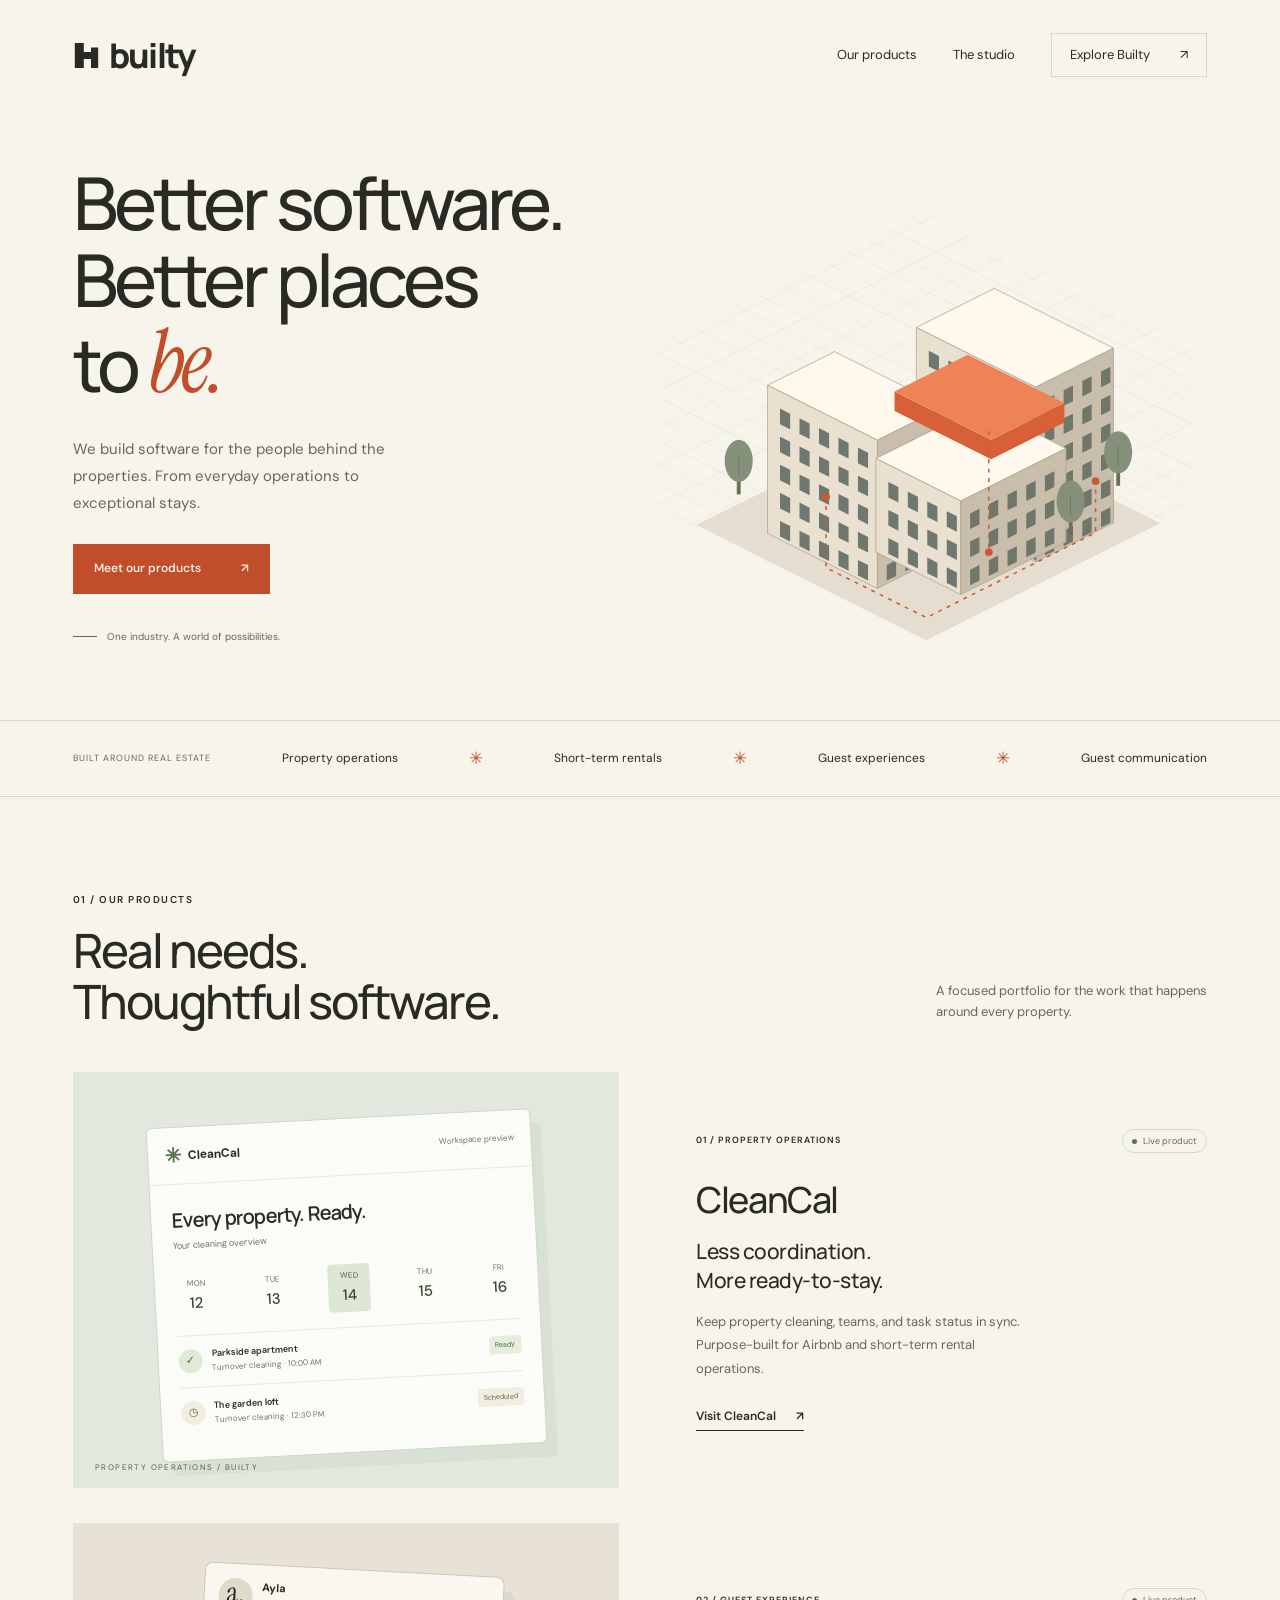
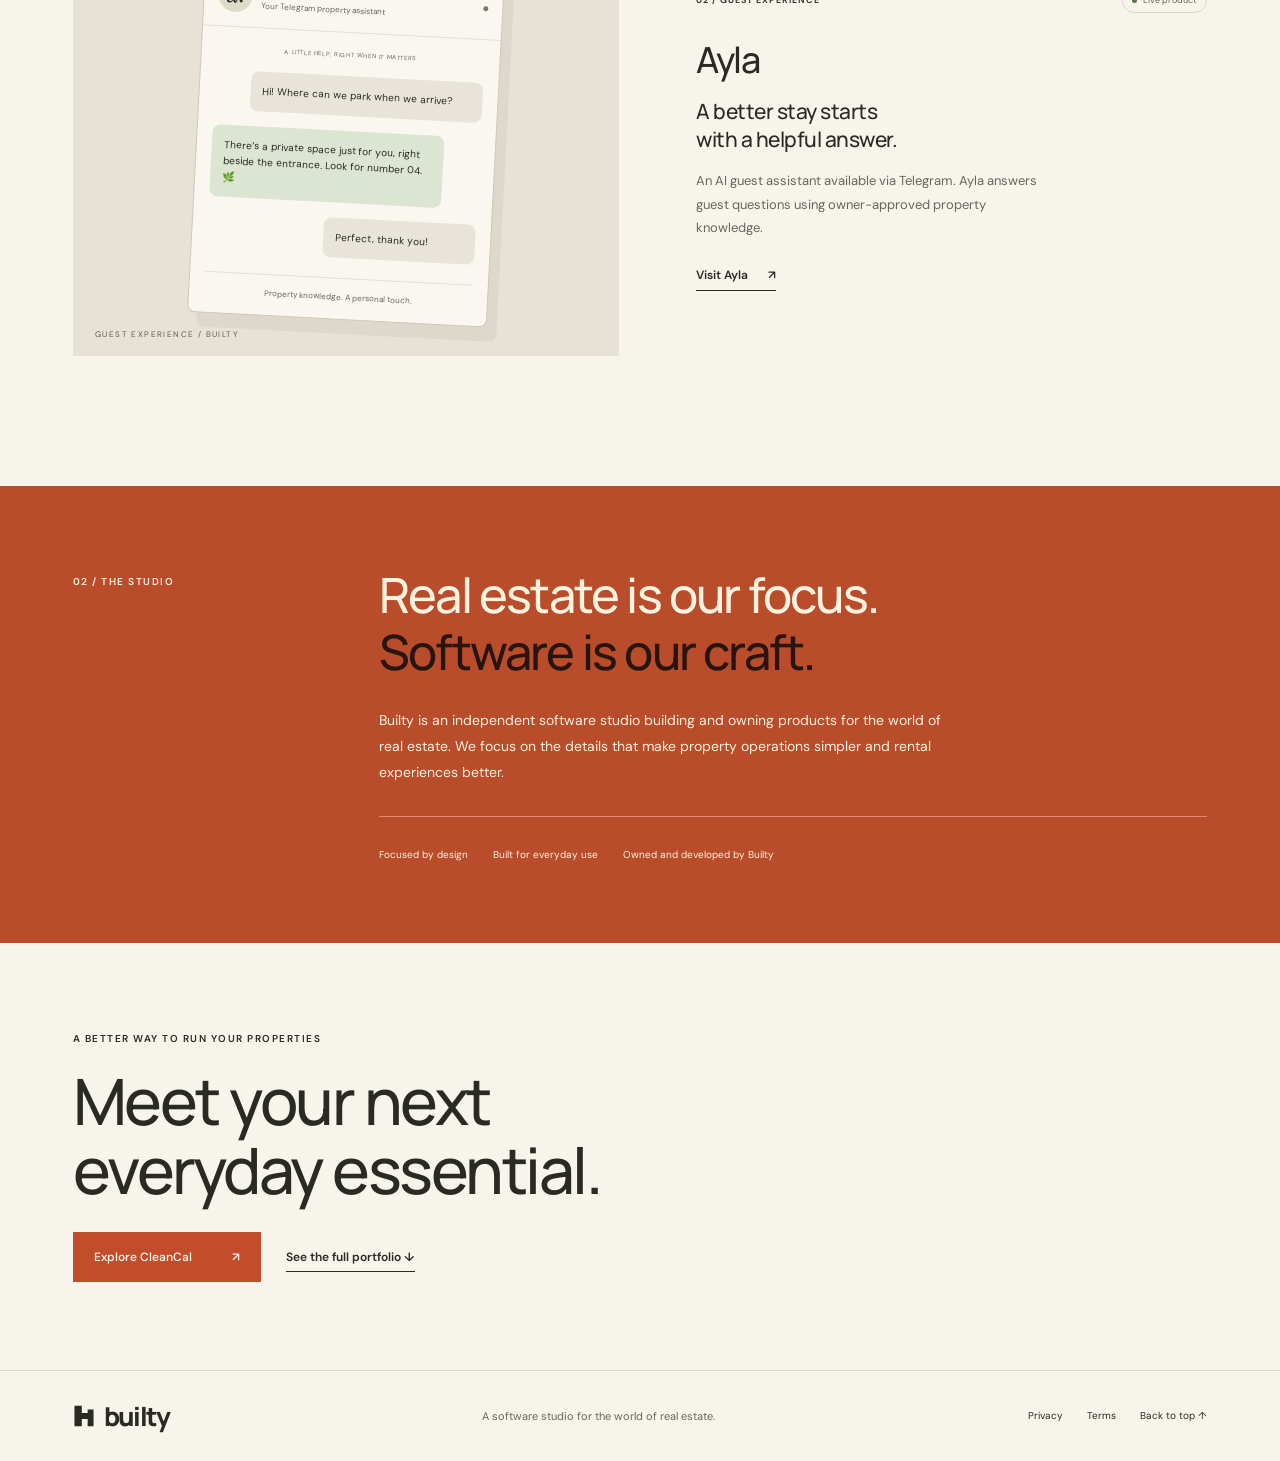
==== commit 66396cff: "Finalize Builty landing page redesign - Consolidate products to CleanCal and Ayla - Remove alternate" ====
--- a/index.html
+++ b/index.html
@@ -6,7 +6,7 @@
     <title>Builty — Software for real estate</title>
     <meta
       name="description"
-      content="Builty is a software studio focused on real estate. Explore products for property operations, guest experiences, and content workflows."
+      content="Builty is a software studio focused on real estate. Explore products for property cleaning and AI guest assistance on Telegram."
     />
     <meta name="theme-color" content="#f7f4ec" />
     <meta name="robots" content="index, follow" />
@@ -38,29 +38,22 @@
         "name": "Builty",
         "description": "A software studio focused on real estate, property operations, and rental experiences.",
         "brand": [
-          { "@type": "Brand", "name": "CleanCal" },
-          { "@type": "Brand", "name": "Staywise" },
-          { "@type": "Brand", "name": "Ayla" },
-          { "@type": "Brand", "name": "AylaManager" }
+          {
+            "@type": "Brand",
+            "name": "CleanCal",
+            "url": "https://cleancal.org/"
+          },
+          {
+            "@type": "Brand",
+            "name": "Ayla",
+            "url": "https://aylamanager.com/"
+          }
         ]
       }
     </script>
   </head>
-  <body class="direction-1" id="top">
+  <body id="top">
     <a class="skip-link" href="#main">Skip to content</a>
-    <div class="concept-bar">
-      <span>DESIGN DIRECTIONS <span class="bar-detail">/ BUILTY</span></span>
-      <nav aria-label="Design options">
-        <a href="index.html" aria-current="page"
-          ><span class="option-number">01</span> Architecture</a
-        ><a href="option-2.html"
-          ><span class="option-number">02</span> Editorial</a
-        ><a href="option-3.html"
-          ><span class="option-number">03</span> Blueprint</a
-        >
-      </nav>
-      <span class="bar-detail">1 / 3</span>
-    </div>
     <header class="header wrap">
       <a class="wordmark" href="#top" aria-label="Builty home"
         ><svg viewBox="0 0 30 32" aria-hidden="true">
@@ -80,9 +73,9 @@
     <main id="main">
       <section class="hero-one wrap">
         <div class="hero-text">
-          <p class="eyebrow">
+          <!--<p class="eyebrow">
             <span class="tiny-dot"></span> SOFTWARE STUDIO / REAL ESTATE
-          </p>
+          </p>-->
           <h1>Better software.<br />Better places<br />to <em>be.</em></h1>
           <p class="lede">
             We build software for the people behind the properties. From
@@ -97,26 +90,20 @@
           </div>
         </div>
         <figure class="architecture">
-          <div class="figure-top">
-            <span>THE BUILTY PERSPECTIVE</span><span>FIG. 01</span>
-          </div>
           <img
             src="assets/architecture.svg"
             alt="Isometric neighborhood of connected buildings, illustrating software supporting real estate"
             width="720"
             height="650"
           />
-          <figcaption>
-            <span class="tiny-dot"></span> Connecting properties, people, and
-            possibilities.
-          </figcaption>
         </figure>
       </section>
       <div class="industry-strip">
         <div class="wrap">
           <span>BUILT AROUND REAL ESTATE</span><span>Property operations</span
           ><i>✳</i><span>Short-term rentals</span><i>✳</i
-          ><span>Guest experiences</span><i>✳</i><span>Property marketing</span>
+          ><span>Guest experiences</span><i>✳</i
+          ><span>Guest communication</span>
         </div>
       </div>
       <section class="projects-one wrap section" id="projects">
@@ -132,7 +119,7 @@
             around every property.
           </p>
         </div>
-        <article class="feature-project">
+        <article class="feature-project" id="cleancal">
           <div class="project-visual clean-visual">
             <div
               class="app-demo"
@@ -193,17 +180,17 @@
             >
           </div>
         </article>
-        <article class="feature-project">
-          <div class="project-visual stay-visual">
+        <article class="feature-project" id="ayla">
+          <div class="project-visual ayla-visual">
             <div
               class="chat-demo"
-              aria-label="Illustrative Staywise guest conversation"
+              aria-label="Illustrative Ayla guest conversation on Telegram"
             >
               <div class="chat-head">
-                <span class="stay-symbol">s.</span>
+                <span class="ayla-symbol">a.</span>
                 <div>
-                  <strong>Staywise</strong
-                  ><small>Your property assistant</small>
+                  <strong>Ayla</strong
+                  ><small>Your Telegram property assistant</small>
                 </div>
                 <span class="tiny-dot"></span>
               </div>
@@ -227,55 +214,23 @@
           <div class="project-copy">
             <div class="project-top">
               <span class="eyebrow">02 / Guest experience</span
-              ><span class="status">Private build</span>
-            </div>
-            <h3>Staywise</h3>
+              ><span class="status live">Live product</span>
+            </div>
+            <h3>Ayla</h3>
             <h4>A better stay starts<br />with a helpful answer.</h4>
             <p>
-              An AI guest assistant that answers WhatsApp questions using
-              owner-approved property knowledge.
-            </p>
-            <span class="private-note"
-              >In the studio · Not publicly available</span
-            >
-          </div>
-        </article>
-        <div class="support-heading">
-          <span class="eyebrow">SUPPORTING THE BIGGER PICTURE</span>
-          <p>Content tools for the people promoting the properties.</p>
-        </div>
-        <div class="support-grid">
-          <article class="support-product">
-            <div class="project-top">
-              <h3>Ayla</h3>
-              <span class="status">Private build</span>
-            </div>
-            <p>
-              A Telegram-first assistant that turns daily updates into social
-              media drafts, ready for your approval.
-            </p>
-            <span class="private-note"
-              >In the studio · Not publicly available</span
-            >
-          </article>
-          <article class="support-product">
-            <div class="project-top">
-              <h3>AylaManager</h3>
-              <span class="status live">Live product</span>
-            </div>
-            <p>
-              Plan, draft, approve, and publish AI-assisted social content. A
-              supporting tool for your property marketing workflow.
+              An AI guest assistant available via Telegram. Ayla answers guest
+              questions using owner-approved property knowledge.
             </p>
             <a
               class="text-link"
               href="https://aylamanager.com/"
               target="_blank"
               rel="noopener noreferrer"
-              >Visit AylaManager <span aria-hidden="true">↗</span></a
-            >
-          </article>
-        </div>
+              >Visit Ayla <span aria-hidden="true">↗</span></a
+            >
+          </div>
+        </article>
       </section>
       <section class="studio-one" id="studio">
         <div class="wrap studio-layout">
--- a/landing.css
+++ b/landing.css
@@ -80,39 +80,6 @@
 .skip-link:focus {
   top: 12px;
 }
-.concept-bar {
-  display: flex;
-  align-items: center;
-  justify-content: space-between;
-  gap: 16px;
-  min-height: 45px;
-  padding: 5px var(--gutter);
-  background: #e9e6dd;
-  color: #5b5c53;
-  font-size: 10px;
-  letter-spacing: 1.2px;
-}
-.concept-bar nav {
-  display: flex;
-  gap: 6px;
-}
-.concept-bar nav a {
-  padding: 5px 15px;
-  font-size: 11px;
-  letter-spacing: 0.2px;
-  border: 1px solid transparent;
-  border-radius: 3px;
-  white-space: nowrap;
-}
-.concept-bar a[aria-current] {
-  background: var(--paper);
-  border-color: #d5d1c5;
-  color: #292a24;
-}
-.option-number {
-  margin-right: 6px;
-  opacity: 1;
-}
 .header {
   display: flex;
   align-items: center;
@@ -133,13 +100,6 @@
 .wordmark svg {
   width: 27px;
   height: 31px;
-}
-.logo-dot {
-  font-family: var(--font);
-  font-size: 12px;
-  align-self: flex-start;
-  margin: 1px 0 0 -3px;
-  letter-spacing: 0;
 }
 .header nav {
   display: flex;
@@ -340,7 +300,7 @@
 .clean-visual {
   background: #e3e8de;
 }
-.stay-visual {
+.ayla-visual {
   background: #e7e1d6;
 }
 .visual-caption {
@@ -520,14 +480,8 @@
   border-bottom: 1px solid currentColor;
   padding-bottom: 4px;
 }
-.project-copy > .text-link,
-.project-copy > .private-note {
+.project-copy > .text-link {
   margin-top: 27px;
-}
-.private-note {
-  display: block;
-  font-size: 10px;
-  color: var(--muted);
 }
 .chat-demo {
   width: 300px;
@@ -547,7 +501,7 @@
   padding: 14px;
   border-bottom: 1px solid #e5dfd4;
 }
-.stay-symbol {
+.ayla-symbol {
   font-family: "Instrument Serif", serif;
   font-size: 29px;
   background: #dcdcc8;
@@ -605,46 +559,6 @@
   color: var(--muted);
   text-align: center;
 }
-.support-heading {
-  display: flex;
-  align-items: center;
-  justify-content: space-between;
-  gap: 20px;
-  padding: 45px 0 23px;
-}
-.support-heading > p {
-  font-size: 12px;
-  color: var(--muted);
-}
-.support-grid {
-  display: grid;
-  grid-template-columns: 1fr 1fr;
-  gap: 40px;
-}
-.support-product {
-  border-top: 1px solid var(--line);
-  padding-top: 27px;
-  display: flex;
-  flex-direction: column;
-  align-items: flex-start;
-}
-.support-product > .project-top {
-  width: 100%;
-}
-.support-product h3 {
-  font-size: 26px;
-  letter-spacing: -0.9px;
-}
-.support-product p {
-  font-size: 13px;
-  color: var(--muted);
-  max-width: 440px;
-  padding: 18px 0 24px;
-}
-.support-product .text-link,
-.support-product .private-note {
-  margin-top: auto;
-}
 .studio-one {
   background: #b94c2b;
   color: #fff2df;
@@ -718,507 +632,12 @@
   gap: 24px;
   font-size: 10px;
 }
-/* 02 — A quiet editorial perspective. */
-.direction-2 {
-  --paper: #f1eee5;
-  --ink: #273f33;
-  --muted: #626d5e;
-  --line: #cdd1c1;
-  --accent: #3e6247;
-}
-.direction-2 .concept-bar {
-  background: #e1e3d7;
-}
-.direction-2 h1,
-.direction-2 h2,
-.direction-2 h3 {
-  font-family: "Instrument Serif", serif;
-  font-weight: 400;
-}
-.direction-2 .header {
-  height: 120px;
-}
-.direction-2 .nav-cta {
-  border-radius: 30px;
-  border-color: #98a490;
-}
-.hero-two {
-  display: grid;
-  grid-template-columns: 1.15fr 1fr;
-  gap: 60px;
-  align-items: center;
-  padding-top: 22px;
-  padding-bottom: 65px;
-}
-.editorial-intro > .eyebrow {
-  font-size: 9px;
-  letter-spacing: 2px;
-}
-.hero-two h1 {
-  font-size: clamp(58px, 6.7vw, 101px);
-  line-height: 0.99;
-  letter-spacing: -2.5px;
-  margin-top: 30px;
-}
-.hero-two h1 em {
-  font-weight: 400;
-}
-.editorial-intro > p:not(.eyebrow) {
-  font-size: 14px;
-  line-height: 1.9;
-  margin-top: 28px;
-  color: var(--muted);
-}
-.editorial-link {
-  display: flex;
-  align-items: center;
-  justify-content: space-between;
-  max-width: 240px;
-  border-bottom: 1px solid #84917c;
-  padding-bottom: 13px;
-  font-size: 12px;
-  margin-top: 32px;
-}
-.editorial-link > span {
-  font-size: 24px;
-}
-.editorial-footnote {
-  display: block;
-  font-size: 8px;
-  letter-spacing: 1.8px;
-  margin-top: 55px;
-}
-.elevation {
-  position: relative;
-  margin-left: 20px;
-}
-.elevation img {
-  width: 100%;
-  height: 545px;
-  object-fit: cover;
-}
-.elevation figcaption {
-  display: flex;
-  justify-content: space-between;
-  gap: 15px;
-  font-size: 8px;
-  margin-top: 14px;
-  letter-spacing: 0.3px;
-}
-.elevation figcaption span:last-child {
-  font-size: 7px;
-  letter-spacing: 1px;
-}
-.editorial-manifesto {
-  padding-top: 75px;
-  padding-bottom: 80px;
-  border-block: 1px solid var(--line);
-}
-.editorial-manifesto h2 {
-  font-size: clamp(35px, 4.4vw, 65px);
-  line-height: 1.12;
-  letter-spacing: -0.8px;
-  margin: 25px 0;
-}
-.editorial-manifesto > p:last-child {
-  font-size: 14px;
-  line-height: 1.85;
-  max-width: 540px;
-  margin-left: auto;
-}
-.editorial-projects .section-heading h2 {
-  font-size: clamp(40px, 4.7vw, 66px);
-  letter-spacing: -1px;
-}
-.editorial-projects .section-heading > span {
-  font-size: 8px;
-  letter-spacing: 1px;
-  padding-bottom: 10px;
-}
-.editorial-row {
-  display: grid;
-  grid-template-columns: 0.2fr 1fr 1.4fr 0.7fr;
-  gap: 35px;
-  align-items: center;
-  padding: 38px 0;
-  border-top: 1px solid var(--line);
-}
-.editorial-row > .project-number {
-  font-family: "Instrument Serif", serif;
-  font-size: 23px;
-  align-self: start;
-}
-.editorial-row h3 {
-  font-size: 43px;
-  margin-top: 8px;
-  letter-spacing: -1px;
-}
-.editorial-row .eyebrow {
-  font-size: 8px;
-  letter-spacing: 1px;
-}
-.editorial-description p {
-  font-size: 12px;
-  color: var(--muted);
-  max-width: 320px;
-}
-.editorial-description .status {
-  margin-top: 14px;
-}
-.editorial-row .text-link {
-  font-size: 10px;
-  gap: 8px;
-}
-.editorial-row .private-note {
-  font-size: 9px;
-  max-width: 130px;
-}
-.editorial-outro {
-  background: #294234;
-  color: #f1eee5;
-  padding-block: 85px;
-  overflow: hidden;
-}
-.editorial-outro > .wrap {
-  position: relative;
-}
-.editorial-outro h2 {
-  font-size: clamp(65px, 8vw, 118px);
-  letter-spacing: -2px;
-  margin: 30px 0;
-}
-.editorial-outro .wrap > div {
-  display: flex;
-  gap: 60px;
-  align-items: center;
-}
-.editorial-outro p:not(.eyebrow) {
-  font-size: 13px;
-  color: #d2d8c9;
-}
-.outline-light {
-  border: 1px solid #7d907a;
-  border-radius: 40px;
-  color: #f1eee5;
-}
-.outline-light:hover {
-  background: #395a44;
-  color: #f1eee5;
-}
-.outro-mark {
-  width: 300px;
-  height: 350px;
-  position: absolute;
-  right: 7%;
-  bottom: -75px;
-  font-family: "Instrument Serif", serif;
-  font-size: 350px;
-  line-height: 1;
-  color: #60795d;
-  pointer-events: none;
-}
-.editorial-outro .wrap > div {
-  position: relative;
-  z-index: 1;
-}
-.direction-2 .footer {
-  padding-block: 40px;
-}
-/* 03 — Bold type and a systematic product map. */
-.direction-3 {
-  --paper: #244ddd;
-  --ink: #f4f5ed;
-  --muted: #d4ddff;
-  --line: #6b85e6;
-  --accent: #d6e380;
-}
-.direction-3 .concept-bar {
-  background: #e9edea;
-  color: #414c53;
-}
-.direction-3 .concept-bar a[aria-current] {
-  background: #244ddd;
-  color: #f4f5ed;
-  border-color: #244ddd;
-}
-.direction-3 .header {
-  height: 105px;
-}
-.direction-3 .nav-cta {
-  border-color: #92a8f2;
-}
-.hero-three {
-  padding-top: 35px;
-  padding-bottom: 65px;
-  position: relative;
-}
-.technical-kicker {
-  display: flex;
-  justify-content: space-between;
-  gap: 25px;
-  font-size: 9px;
-  letter-spacing: 1.1px;
-  margin-bottom: 35px;
-}
-.technical-kicker > span:first-child {
-  display: flex;
-  align-items: center;
-  gap: 10px;
-}
-.hero-three h1 {
-  font-size: clamp(65px, 7.4vw, 110px);
-  font-weight: 650;
-  letter-spacing: -5px;
-  line-height: 1.02;
-  max-width: 65%;
-  position: relative;
-  z-index: 1;
-}
-.hero-three h1 > span {
-  color: #d6e380;
-}
-.technical-hero-bottom {
-  display: flex;
-  align-items: end;
-  gap: 35px;
-  justify-content: space-between;
-  width: 59%;
-  margin-top: 35px;
-}
-.technical-hero-bottom p {
-  font-size: 12px;
-  line-height: 1.9;
-  color: #dce3ff;
-}
-.button.light {
-  background: #f4f5ed;
-  color: #2144bd;
-  gap: 20px;
-  white-space: nowrap;
-}
-.button.light:hover {
-  background: #d6e380;
-}
-.system-map {
-  position: absolute;
-  right: var(--gutter);
-  top: 135px;
-  width: 28%;
-  max-width: 360px;
-  border: 1px solid #9ab0f2;
-  background: #2348c9;
-}
-.system-core {
-  display: flex;
-  flex-direction: column;
-  align-items: center;
-  padding: 28px 20px;
-  border-bottom: 1px solid #7a96ee;
-  position: relative;
-  background-image:
-    linear-gradient(#5274dc55 1px, transparent 1px),
-    linear-gradient(90deg, #5274dc55 1px, transparent 1px);
-  background-size: 25px 25px;
-}
-.system-core svg {
-  width: 86px;
-  height: 86px;
-  stroke: #c8d4ff;
-  stroke-width: 1;
-  fill: none;
-  margin-bottom: 10px;
-}
-.system-core > span {
-  font-size: 8px;
-  letter-spacing: 1.4px;
-}
-.system-core > strong {
-  font-size: 13px;
-  font-weight: 500;
-  margin-top: 4px;
-}
-.system-nodes {
-  display: grid;
-  grid-template-columns: 1fr 1fr;
-}
-.system-nodes > a {
-  padding: 18px 12px;
-  display: flex;
-  flex-direction: column;
-  gap: 10px;
-}
-.system-nodes > a:nth-child(odd) {
-  border-right: 1px solid #7a96ee;
-}
-.system-nodes > a:nth-child(-n + 2) {
-  border-bottom: 1px solid #7a96ee;
-}
-.system-nodes > a:hover {
-  background: #3158d3;
-  color: #e1ebaa;
-}
-.system-nodes span {
-  font-size: 6px;
-  letter-spacing: 0.5px;
-}
-.system-nodes strong {
-  font-size: 15px;
-  letter-spacing: -0.5px;
-  font-weight: 500;
-}
-.technical-products {
-  background: #f0f2ed;
-  color: #243243;
-  --line: #c6d0cb;
-  --muted: #5b6970;
-  --accent: #244ddd;
-}
-.technical-products h2 {
-  font-weight: 600;
-}
-.technical-grid {
-  display: grid;
-  grid-template-columns: 1fr 1fr;
-  border-top: 1px solid var(--line);
-  border-left: 1px solid var(--line);
-}
-.technical-product {
-  padding: 32px 37px 38px;
-  border-right: 1px solid var(--line);
-  border-bottom: 1px solid var(--line);
-  display: flex;
-  flex-direction: column;
-  align-items: flex-start;
-}
-.technical-product .project-top {
-  width: 100%;
-}
-.technical-product .project-number {
-  font-size: 13px;
-  color: #526771;
-}
-.technical-name {
-  margin-top: 45px;
-}
-.technical-name .eyebrow {
-  font-size: 8px;
-  color: #53686b;
-}
-.technical-name h3 {
-  font-size: 44px;
-  letter-spacing: -2px;
-  font-weight: 600;
-  margin-top: 12px;
-}
-.technical-product > p {
-  font-size: 13px;
-  line-height: 1.8;
-  max-width: 370px;
-  margin: 22px 0 30px;
-  color: var(--muted);
-}
-.technical-product > .text-link,
-.technical-product > .private-note {
-  margin-top: auto;
-}
-.technical-studio > h2 {
-  font-size: clamp(40px, 5vw, 70px);
-  font-weight: 600;
-  letter-spacing: -2.5px;
-  margin-top: 22px;
-}
-.approach-grid {
-  display: grid;
-  grid-template-columns: repeat(3, 1fr);
-  gap: 45px;
-  margin-top: 65px;
-}
-.approach-grid article {
-  border-top: 1px solid #8da4ef;
-  padding-top: 20px;
-}
-.approach-grid article > span {
-  font-size: 11px;
-  color: #cbd8ff;
-}
-.approach-grid h3 {
-  font-size: 23px;
-  letter-spacing: -0.7px;
-  margin-top: 30px;
-}
-.approach-grid p {
-  font-size: 12px;
-  line-height: 1.85;
-  color: #d4ddff;
-  max-width: 300px;
-  margin-top: 16px;
-}
-.technical-closing {
-  background: #d6e380;
-  color: #223f3c;
-  --accent: #244ddd;
-  --muted: #4a6250;
-  padding-block: 75px;
-}
-.technical-closing h2 {
-  font-size: clamp(46px, 6.3vw, 85px);
-  letter-spacing: -3px;
-  font-weight: 600;
-  margin-top: 20px;
-}
-.technical-closing .button {
-  margin-top: 30px;
-  margin-right: 30px;
-  background: #244ddd;
-}
-.technical-closing .button:hover {
-  background: #1d3daf;
-}
-.direction-3 .footer {
-  background: #f0f2ed;
-  color: #243243;
-  --muted: #5b6970;
-  --line: #c6d0cb;
-  --accent: #244ddd;
-}
-@media (min-width: 1600px) {
-  .system-map {
-    right: 96px;
-  }
-}
 @media (max-width: 1150px) {
   .hero-one h1 {
     letter-spacing: -2.8px;
   }
-  .hero-three h1 {
-    font-size: 7.2vw;
-    letter-spacing: -3px;
-  }
-  .technical-hero-bottom {
-    display: block;
-  }
-  .technical-hero-bottom .button {
-    margin-top: 20px;
-  }
-  .system-map {
-    width: 30%;
-    top: 130px;
-  }
   .project-visual {
     padding-inline: 25px;
-  }
-  .editorial-row {
-    gap: 20px;
-    grid-template-columns: 0.15fr 1fr 1.4fr 0.7fr;
-  }
-  .editorial-row h3 {
-    font-size: 35px;
-  }
-  .hero-two {
-    gap: 25px;
-  }
-  .elevation img {
-    height: 490px;
   }
   .industry-strip > .wrap {
     gap: 14px;
@@ -1227,31 +646,8 @@
   .industry-strip span:first-child {
     font-size: 8px;
   }
-  .hero-two h1 {
-    font-size: 6.8vw;
-  }
-  .outro-mark {
-    right: 5%;
-    font-size: 280px;
-  }
 }
 @media (max-width: 800px) {
-  .concept-bar {
-    padding-inline: 20px;
-  }
-  .concept-bar > span:first-child {
-    font-size: 8px;
-    letter-spacing: 0.7px;
-  }
-  .bar-detail {
-    display: none;
-  }
-  .concept-bar nav {
-    gap: 0;
-  }
-  .concept-bar nav a {
-    padding-inline: 10px;
-  }
   .header {
     height: 90px;
   }
@@ -1361,11 +757,6 @@
   .chat-demo {
     width: 245px;
   }
-  .support-heading {
-    align-items: flex-start;
-    flex-direction: column;
-    gap: 10px;
-  }
   .studio-layout {
     grid-template-columns: 1fr;
   }
@@ -1385,129 +776,8 @@
     width: 100%;
     justify-content: flex-end;
   }
-  .hero-two {
-    gap: 15px;
-  }
-  .direction-2 .header {
-    height: 90px;
-  }
-  .hero-two h1 {
-    font-size: 7vw;
-  }
-  .elevation {
-    margin-left: 0;
-  }
-  .elevation img {
-    height: 450px;
-  }
-  .editorial-intro > p:not(.eyebrow) {
-    font-size: 12px;
-  }
-  .editorial-footnote {
-    font-size: 7px;
-    margin-top: 30px;
-  }
-  .elevation figcaption {
-    flex-direction: column;
-    gap: 4px;
-  }
-  .editorial-projects .section-heading > span {
-    display: none;
-  }
-  .editorial-row {
-    grid-template-columns: 30px 1fr 1.3fr;
-  }
-  .editorial-row > div:last-child {
-    grid-column: 3;
-  }
-  .editorial-description p {
-    font-size: 11px;
-  }
-  .editorial-row .private-note {
-    max-width: none;
-  }
-  .outro-mark {
-    opacity: 0.4;
-  }
-  .hero-three {
-    padding-top: 20px;
-  }
-  .technical-kicker {
-    font-size: 8px;
-  }
-  .technical-kicker > span:last-child {
-    display: none;
-  }
-  .system-map {
-    top: 105px;
-    width: 30%;
-  }
-  .system-core {
-    padding: 18px 10px;
-  }
-  .system-core svg {
-    width: 60px;
-    height: 60px;
-  }
-  .system-core > strong {
-    font-size: 10px;
-  }
-  .system-nodes {
-    grid-template-columns: 1fr;
-  }
-  .system-nodes > a {
-    padding: 8px 12px;
-    gap: 3px;
-  }
-  .system-nodes > a:nth-child(odd) {
-    border-right: 0;
-  }
-  .system-nodes > a:not(:last-child) {
-    border-bottom: 1px solid #7a96ee;
-  }
-  .system-nodes strong {
-    font-size: 12px;
-  }
-  .hero-three h1 {
-    font-size: 7.4vw;
-  }
-  .technical-hero-bottom {
-    width: 63%;
-    margin-top: 25px;
-  }
-  .technical-hero-bottom p {
-    font-size: 10px;
-  }
-  .technical-product {
-    padding: 25px;
-  }
-  .technical-name h3 {
-    font-size: 34px;
-  }
-  .approach-grid {
-    gap: 25px;
-  }
-  .approach-grid h3 {
-    font-size: 19px;
-  }
-  .approach-grid p {
-    font-size: 11px;
-  }
 }
 @media (max-width: 580px) {
-  .concept-bar {
-    flex-direction: column;
-    gap: 3px;
-    padding: 9px 12px;
-  }
-  .concept-bar nav {
-    width: 100%;
-    justify-content: center;
-  }
-  .concept-bar nav a {
-    font-size: 10px;
-    padding: 5px 11px;
-  }
   .header {
     height: auto;
     min-height: 105px;
@@ -1670,22 +940,6 @@
   .chat-demo {
     width: 275px;
   }
-  .support-heading {
-    padding-top: 4px;
-  }
-  .support-heading .eyebrow {
-    font-size: 9px;
-  }
-  .support-grid {
-    grid-template-columns: 1fr;
-    gap: 30px;
-  }
-  .support-product {
-    padding-top: 23px;
-  }
-  .support-product h3 {
-    font-size: 27px;
-  }
   .studio-one {
     padding-block: 50px;
   }
@@ -1732,203 +986,12 @@
     justify-content: flex-start;
     gap: 26px;
   }
-  .direction-2 .header {
-    height: auto;
-  }
-  .hero-two {
-    grid-template-columns: 1fr;
-    gap: 35px;
-    padding-top: 22px;
-    padding-bottom: 40px;
-  }
-  .hero-two h1 {
-    font-size: clamp(55px, 13.5vw, 79px);
-    letter-spacing: -1.5px;
-    margin-top: 23px;
-  }
-  .editorial-intro > p:not(.eyebrow) {
-    font-size: 14px;
-    margin-top: 23px;
-  }
-  .editorial-footnote {
-    margin-top: 25px;
-  }
-  .editorial-link {
-    margin-top: 22px;
-  }
-  .elevation img {
-    height: 410px;
-    object-position: center 40%;
-  }
-  .elevation figcaption {
-    flex-direction: row;
-    font-size: 7px;
-  }
-  .elevation figcaption span:last-child {
-    font-size: 6px;
-  }
-  .editorial-manifesto {
-    padding-block: 45px;
-  }
-  .editorial-manifesto h2 {
-    font-size: 37px;
-    letter-spacing: -0.5px;
-  }
-  .editorial-manifesto > p:last-child {
-    font-size: 13px;
-  }
-  .editorial-projects .section-heading h2 {
-    font-size: 43px;
-  }
-  .editorial-row {
-    grid-template-columns: 23px 1fr;
-    gap: 15px;
-    padding: 27px 0;
-  }
-  .editorial-row h3 {
-    font-size: 40px;
-  }
-  .editorial-description,
-  .editorial-row > div:last-child {
-    grid-column: 2;
-  }
-  .editorial-description p {
-    font-size: 12px;
-    max-width: 100%;
-  }
-  .editorial-row .text-link {
-    font-size: 11px;
-  }
-  .editorial-outro {
-    padding-block: 55px;
-  }
-  .editorial-outro h2 {
-    font-size: 70px;
-    letter-spacing: -1.5px;
-  }
-  .editorial-outro .wrap > div {
-    align-items: flex-start;
-    flex-direction: column;
-    gap: 23px;
-  }
-  .outro-mark {
-    font-size: 280px;
-    bottom: -70px;
-    right: 0;
-    opacity: 0.3;
-  }
-  .technical-kicker {
-    font-size: 7px;
-    letter-spacing: 0.7px;
-  }
-  .direction-3 .header {
-    height: auto;
-  }
-  .hero-three {
-    padding-top: 20px;
-    padding-bottom: 40px;
-  }
-  .hero-three h1 {
-    font-size: clamp(43px, 11.6vw, 67px);
-    letter-spacing: -2.5px;
-    max-width: 100%;
-  }
-  .technical-hero-bottom {
-    width: 100%;
-    margin-top: 24px;
-  }
-  .technical-hero-bottom p {
-    font-size: 12px;
-  }
-  .technical-hero-bottom p br {
-    display: none;
-  }
-  .system-map {
-    position: static;
-    width: 100%;
-    max-width: none;
-    margin-top: 35px;
-    display: grid;
-    grid-template-columns: 1fr 1fr;
-  }
-  .system-core {
-    border-bottom: 0;
-    border-right: 1px solid #7a96ee;
-    justify-content: center;
-    padding: 20px 10px;
-  }
-  .system-core svg {
-    width: 75px;
-    height: 75px;
-  }
-  .system-core > strong {
-    font-size: 10px;
-  }
-  .system-nodes > a {
-    padding: 12px 10px;
-  }
-  .system-nodes strong {
-    font-size: 13px;
-  }
-  .system-nodes span {
-    font-size: 6px;
-  }
-  .technical-grid {
-    grid-template-columns: 1fr;
-  }
-  .technical-name {
-    margin-top: 30px;
-  }
-  .technical-name h3 {
-    font-size: 40px;
-  }
-  .technical-product {
-    padding: 25px;
-  }
-  .technical-product > p {
-    margin: 20px 0 25px;
-  }
-  .technical-studio > h2 {
-    font-size: 39px;
-    letter-spacing: -1.7px;
-  }
-  .approach-grid {
-    grid-template-columns: 1fr;
-    gap: 30px;
-    margin-top: 35px;
-  }
-  .approach-grid h3 {
-    font-size: 23px;
-    margin-top: 15px;
-  }
-  .approach-grid p {
-    font-size: 13px;
-    max-width: 100%;
-    margin-top: 12px;
-  }
-  .technical-closing {
-    padding-block: 55px;
-  }
-  .technical-closing h2 {
-    font-size: 45px;
-    letter-spacing: -2px;
-  }
-  .technical-closing .text-link {
-    margin-top: 23px;
-  }
-  .technical-closing .button {
-    margin-right: 20px;
-  }
 }
 @media (prefers-reduced-motion: no-preference) {
-  .hero-text,
-  .editorial-intro,
-  .hero-three h1 {
+  .hero-text {
     animation: enter 0.7s cubic-bezier(0.16, 1, 0.3, 1) both;
   }
-  .architecture,
-  .elevation,
-  .system-map {
+  .architecture {
     animation: enter 0.9s 0.08s cubic-bezier(0.16, 1, 0.3, 1) both;
   }
   @keyframes enter {
